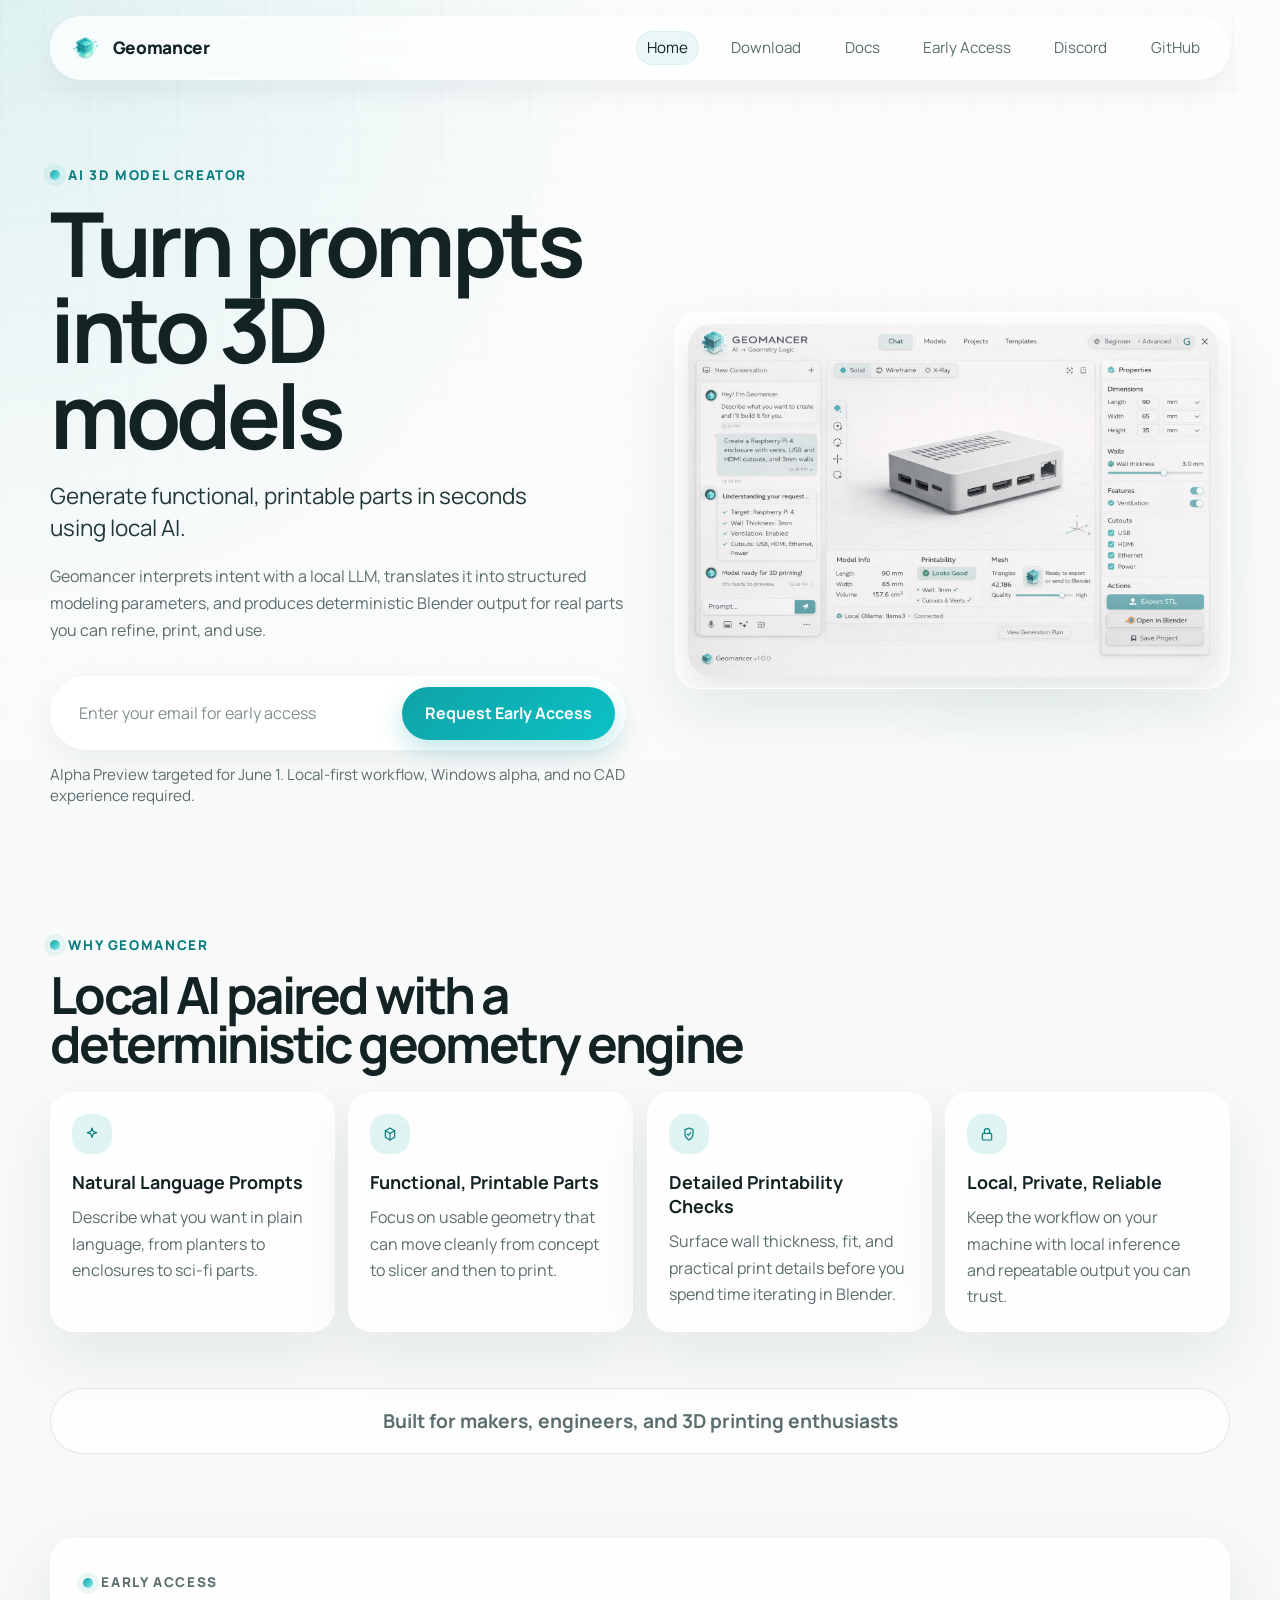
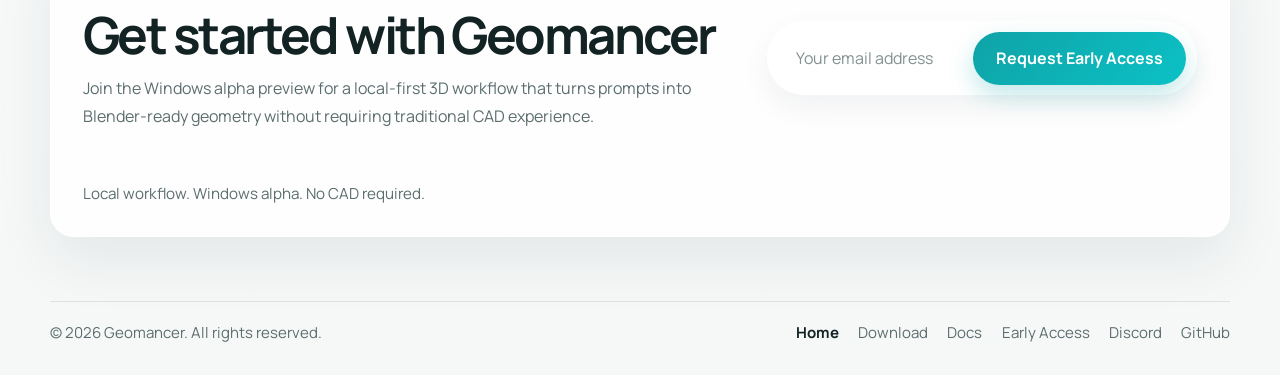
==== docs/index.html @ d148a3be "Initial Geomancer website and project structure" ====
<!DOCTYPE html>
<html lang="en">
<head>
  <meta charset="UTF-8">
  <meta name="viewport" content="width=device-width, initial-scale=1.0">
  <meta
    name="description"
    content="Geomancer turns natural language prompts into functional 3D models using local AI and a deterministic geometry engine."
  >
  <title>Geomancer | AI 3D Model Creator</title>
  <link rel="preconnect" href="https://fonts.googleapis.com">
  <link rel="preconnect" href="https://fonts.gstatic.com" crossorigin>
  <link
    href="https://fonts.googleapis.com/css2?family=Manrope:wght@400;500;600;700;800&display=swap"
    rel="stylesheet"
  >
  <link rel="stylesheet" href="assets/css/styles.css">
</head>
<body data-page="home">
  <div class="site-shell">
    <header class="site-header">
      <div class="container">
        <nav class="nav" aria-label="Primary">
          <a class="brand" href="index.html" aria-label="Geomancer home">
            <img class="brand-icon" src="assets/images/logo-icon.png" alt="" aria-hidden="true">
            <span class="brand-text">Geomancer</span>
          </a>
          <button class="nav-toggle" type="button" aria-expanded="false" aria-controls="nav-links">
            <span class="nav-toggle-line"></span>
            <span class="nav-toggle-line"></span>
            <span class="nav-toggle-line"></span>
            <span class="sr-only">Toggle navigation</span>
          </button>
          <div class="nav-links" id="nav-links">
            <a href="index.html" aria-current="page">Home</a>
            <a href="download.html">Download</a>
            <a href="docs.html">Docs</a>
            <a href="early-access.html">Early Access</a>
            <!-- TODO: replace with Discord invite link -->
            <a href="#">Discord</a>
            <a href="https://github.com/GeomancerAI/geomancer" target="_blank" rel="noopener noreferrer">GitHub</a>
          </div>
        </nav>
      </div>
    </header>

    <main id="top">
      <section class="hero-section">
        <div class="container hero-grid">
          <div class="hero-copy">
            <div class="eyebrow">AI 3D Model Creator</div>
            <h1>Turn prompts into 3D models</h1>
            <p class="hero-subheadline">
              Generate functional, printable parts in seconds using local AI.
            </p>
            <p class="hero-description">
              Geomancer interprets intent with a local LLM, translates it into structured modeling
              parameters, and produces deterministic Blender output for real parts you can refine,
              print, and use.
            </p>

            <form class="signup-form" id="hero-signup" novalidate>
              <label class="sr-only" for="hero-email">Email address</label>
              <input
                id="hero-email"
                name="email"
                type="email"
                placeholder="Enter your email for early access"
                autocomplete="email"
                required
              >
              <button type="submit">Request Early Access</button>
            </form>
            <p class="form-support">
              Alpha Preview targeted for June 1. Local-first workflow, Windows alpha, and no CAD experience required.
            </p>
            <p class="form-message" id="hero-message" role="status" aria-live="polite"></p>
          </div>

          <div class="hero-visual">
            <div class="app-window">
              <img
                class="hero-preview-image"
                src="assets/images/hero-ui-preview.png"
                alt="Geomancer interface preview showing the prompt-to-model workflow"
              >
            </div>
          </div>
        </div>
      </section>

      <section class="feature-section" id="features">
        <div class="container">
          <div class="section-heading">
            <p class="eyebrow">Why Geomancer</p>
            <h2>Local AI paired with a deterministic geometry engine</h2>
          </div>
          <div class="feature-grid">
            <article class="feature-card">
              <div class="feature-icon" aria-hidden="true">
                <svg class="ui-icon" viewBox="0 0 24 24" fill="none" stroke="currentColor" stroke-width="1.8" stroke-linecap="round" stroke-linejoin="round">
                  <path d="M12 3 13.8 8.2 19 10l-5.2 1.8L12 17l-1.8-5.2L5 10l5.2-1.8L12 3Z"></path>
                </svg>
              </div>
              <h3>Natural Language Prompts</h3>
              <p>
                Describe what you want in plain language, from planters to enclosures to sci-fi parts.
              </p>
            </article>
            <article class="feature-card">
              <div class="feature-icon" aria-hidden="true">
                <svg class="ui-icon" viewBox="0 0 24 24" fill="none" stroke="currentColor" stroke-width="1.8" stroke-linecap="round" stroke-linejoin="round">
                  <path d="m12 3 7 4v10l-7 4-7-4V7l7-4Z"></path>
                  <path d="m5 7 7 4 7-4"></path>
                  <path d="M12 11v10"></path>
                </svg>
              </div>
              <h3>Functional, Printable Parts</h3>
              <p>
                Focus on usable geometry that can move cleanly from concept to slicer and then to print.
              </p>
            </article>
            <article class="feature-card">
              <div class="feature-icon" aria-hidden="true">
                <svg class="ui-icon" viewBox="0 0 24 24" fill="none" stroke="currentColor" stroke-width="1.8" stroke-linecap="round" stroke-linejoin="round">
                  <path d="M12 3 6 5.5v5.8c0 4.1 2.5 7.8 6 9.7 3.5-1.9 6-5.6 6-9.7V5.5L12 3Z"></path>
                  <path d="m9.4 12.1 1.7 1.7 3.6-3.8"></path>
                </svg>
              </div>
              <h3>Detailed Printability Checks</h3>
              <p>
                Surface wall thickness, fit, and practical print details before you spend time iterating in Blender.
              </p>
            </article>
            <article class="feature-card">
              <div class="feature-icon" aria-hidden="true">
                <svg class="ui-icon" viewBox="0 0 24 24" fill="none" stroke="currentColor" stroke-width="1.8" stroke-linecap="round" stroke-linejoin="round">
                  <rect x="5" y="11" width="14" height="10" rx="2"></rect>
                  <path d="M8 11V8a4 4 0 1 1 8 0v3"></path>
                </svg>
              </div>
              <h3>Local, Private, Reliable</h3>
              <p>
                Keep the workflow on your machine with local inference and repeatable output you can trust.
              </p>
            </article>
          </div>
        </div>
      </section>

      <section class="positioning-section">
        <div class="container">
          <p>Built for makers, engineers, and 3D printing enthusiasts</p>
        </div>
      </section>

      <section class="cta-section" id="final-cta">
        <div class="container">
          <div class="cta-card">
            <div class="cta-copy">
              <p class="eyebrow">Early Access</p>
              <h2>Get started with Geomancer</h2>
              <p>
                Join the Windows alpha preview for a local-first 3D workflow that turns prompts into Blender-ready geometry without requiring traditional CAD experience.
              </p>
            </div>
            <form class="signup-form signup-form-wide" id="footer-signup" novalidate>
              <label class="sr-only" for="footer-email">Email address</label>
              <input
                id="footer-email"
                name="email"
                type="email"
                placeholder="Your email address"
                autocomplete="email"
                required
              >
              <button type="submit">Request Early Access</button>
            </form>
            <p class="form-support">
              Local workflow. Windows alpha. No CAD required.
            </p>
            <p class="form-message" id="footer-message" role="status" aria-live="polite"></p>
          </div>
        </div>
      </section>
    </main>

    <footer class="site-footer" id="footer">
      <div class="container footer-row">
        <p>&copy; 2026 Geomancer. All rights reserved.</p>
        <div class="footer-links">
          <a href="index.html" aria-current="page">Home</a>
          <a href="download.html">Download</a>
          <a href="docs.html">Docs</a>
          <a href="early-access.html">Early Access</a>
          <!-- TODO: replace with Discord invite link -->
            <a href="#">Discord</a>
          <a href="https://github.com/GeomancerAI/geomancer" target="_blank" rel="noopener noreferrer">GitHub</a>
        </div>
      </div>
    </footer>
  </div>

  <script src="assets/js/main.js"></script>
</body>
</html>
---- docs/assets/css/styles.css ----
:root {
  --bg: #f6f8f8;
  --bg-strong: #ffffff;
  --bg-panel: rgba(255, 255, 255, 0.82);
  --text: #132223;
  --muted: #5c6d6e;
  --line: rgba(19, 34, 35, 0.1);
  --line-strong: rgba(19, 34, 35, 0.16);
  --accent: #0fa3a7;
  --accent-deep: #0a7d80;
  --accent-soft: rgba(15, 163, 167, 0.12);
  --shadow: 0 24px 60px rgba(18, 42, 43, 0.08);
  --shadow-soft: 0 12px 30px rgba(18, 42, 43, 0.06);
  --radius-lg: 24px;
  --radius-md: 24px;
  --radius-sm: 24px;
  --container: 1180px;
}

*,
*::before,
*::after {
  box-sizing: border-box;
}

html {
  scroll-behavior: smooth;
}

body {
  margin: 0;
  min-width: 320px;
  font-family: "Manrope", sans-serif;
  color: var(--text);
  background:
    radial-gradient(circle at top left, rgba(15, 163, 167, 0.12), transparent 26%),
    linear-gradient(180deg, #fbfcfc 0%, var(--bg) 100%);
}

body::before {
  content: "";
  position: fixed;
  inset: 0;
  z-index: -1;
  background-image:
    linear-gradient(rgba(19, 34, 35, 0.035) 1px, transparent 1px),
    linear-gradient(90deg, rgba(19, 34, 35, 0.035) 1px, transparent 1px);
  background-size: 44px 44px;
  mask-image: linear-gradient(180deg, rgba(0, 0, 0, 0.55), transparent 90%);
  pointer-events: none;
}

a {
  color: inherit;
  text-decoration: none;
}

img {
  max-width: 100%;
  display: block;
}

button,
input {
  font: inherit;
}

button {
  cursor: pointer;
}

.site-shell {
  overflow: clip;
}

.container {
  width: min(calc(100% - 2rem), var(--container));
  margin: 0 auto;
}

.sr-only {
  position: absolute;
  width: 1px;
  height: 1px;
  padding: 0;
  margin: -1px;
  overflow: hidden;
  clip: rect(0, 0, 0, 0);
  white-space: nowrap;
  border: 0;
}

.site-header {
  position: sticky;
  top: 0;
  z-index: 20;
  padding: 1rem 0 0;
}

.nav {
  display: flex;
  align-items: center;
  justify-content: space-between;
  gap: 1rem;
  padding: 0.9rem 1.15rem;
  border: 1px solid rgba(255, 255, 255, 0.8);
  border-radius: 999px;
  background: rgba(255, 255, 255, 0.72);
  backdrop-filter: blur(16px);
  box-shadow: var(--shadow-soft);
}

.brand {
  display: inline-flex;
  align-items: center;
  gap: 0.7rem;
  font-weight: 800;
  letter-spacing: -0.02em;
  font-size: 1.08rem;
  border-radius: 999px;
  transition: background-color 0.2s ease;
}


.brand-icon {
  width: 2rem;
  height: 2rem;
  object-fit: contain;
  flex: 0 0 auto;
}

.brand-text {
  line-height: 1;
}

.nav-links {
  display: flex;
  align-items: center;
  gap: 1.35rem;
  color: var(--muted);
  font-size: 0.95rem;
}

.nav-links a {
  padding: 0.38rem 0.68rem;
  border-radius: 999px;
  transition: color 0.2s ease;
}

.nav-links a:hover,
.nav-links a:focus-visible {
  color: var(--text);
}

.nav-links a[aria-current="page"] {
  color: var(--text);
  background: rgba(15, 163, 167, 0.08);
  box-shadow: inset 0 0 0 1px rgba(15, 163, 167, 0.08);
}

.nav-toggle {
  display: none;
  width: 2.85rem;
  height: 2.85rem;
  padding: 0;
  border: 1px solid var(--line);
  border-radius: 999px;
  background: var(--bg-strong);
  align-items: center;
  justify-content: center;
  flex-direction: column;
  gap: 0.22rem;
}

.nav-toggle-line {
  width: 1rem;
  height: 2px;
  border-radius: 999px;
  background: var(--text);
}

.hero-section {
  padding: 5.2rem 0 3.2rem;
}

.hero-grid {
  display: grid;
  grid-template-columns: minmax(0, 1.02fr) minmax(0, 0.98fr);
  align-items: center;
  gap: 3rem;
}

.hero-copy h1,
.section-heading h2,
.cta-copy h2 {
  margin: 0;
  letter-spacing: -0.05em;
  line-height: 0.96;
}

.hero-copy h1 {
  max-width: 11ch;
  font-size: clamp(3.2rem, 7vw, 5.6rem);
}

.eyebrow {
  display: inline-flex;
  align-items: center;
  gap: 0.5rem;
  margin: 0 0 1rem;
  color: var(--accent-deep);
  font-size: 0.84rem;
  font-weight: 800;
  letter-spacing: 0.12em;
  text-transform: uppercase;
}

.eyebrow::before {
  content: "";
  width: 0.65rem;
  height: 0.65rem;
  border-radius: 999px;
  background: linear-gradient(135deg, var(--accent), #85ebee);
  box-shadow: 0 0 0 6px rgba(15, 163, 167, 0.08);
}

.hero-subheadline {
  margin: 1.35rem 0 0;
  max-width: 32rem;
  font-size: clamp(1.15rem, 2vw, 1.4rem);
  line-height: 1.45;
  color: #203637;
}

.hero-description,
.feature-card p,
.cta-copy p,
.form-support,
.site-footer,
.positioning-section p,
.hero-meta,
.workflow-step p,
.example-side p {
  color: var(--muted);
}

.hero-description {
  max-width: 38rem;
  margin: 1.15rem 0 2rem;
  font-size: 1rem;
  line-height: 1.7;
}

.hero-actions {
  display: flex;
  align-items: center;
  gap: 0.9rem;
  flex-wrap: wrap;
}

.hero-meta {
  margin: 0.9rem 0 0;
  font-size: 0.95rem;
}

.button-primary {
  display: inline-flex;
  align-items: center;
  justify-content: center;
  gap: 0.45rem;
  padding: 0.95rem 1.45rem;
  border: 0;
  border-radius: 999px;
  background: linear-gradient(135deg, var(--accent), #0bc1c5);
  color: #ffffff;
  font-weight: 700;
  box-shadow: 0 10px 24px rgba(15, 163, 167, 0.25);
  transition: transform 0.2s ease, box-shadow 0.2s ease;
}

.button-primary:hover,
.button-primary:focus-visible {
  transform: translateY(-1px);
  box-shadow: 0 14px 28px rgba(15, 163, 167, 0.28);
}

.button-primary-large {
  min-width: 15.5rem;
  padding-inline: 1.8rem;
}

.button-icon,
.ui-icon {
  width: 1rem;
  height: 1rem;
  flex: 0 0 auto;
}

.early-access-title {
  max-width: 10.2ch;
  line-height: 0.92;
  letter-spacing: -0.048em;
}

.signup-form {
  display: flex;
  align-items: center;
  gap: 0.8rem;
  padding: 0.6rem;
  max-width: 36rem;
  border: 1px solid rgba(255, 255, 255, 0.85);
  border-radius: 999px;
  background: rgba(255, 255, 255, 0.88);
  box-shadow: var(--shadow-soft);
}

.signup-form input {
  flex: 1;
  min-width: 0;
  padding: 0.9rem 1rem 0.9rem 1.1rem;
  border: 1px solid transparent;
  border-radius: 999px;
  background: transparent;
  color: var(--text);
  outline: none;
}

.signup-form input::placeholder {
  color: #829091;
}

.signup-form input:focus {
  border-color: rgba(15, 163, 167, 0.24);
  background: rgba(15, 163, 167, 0.04);
}

.signup-form button {
  padding: 0.95rem 1.45rem;
  border: 0;
  border-radius: 999px;
  background: linear-gradient(135deg, var(--accent), #0bc1c5);
  color: #ffffff;
  font-weight: 700;
  box-shadow: 0 10px 24px rgba(15, 163, 167, 0.25);
  transition: transform 0.2s ease, box-shadow 0.2s ease;
}

.signup-form button:hover,
.signup-form button:focus-visible {
  transform: translateY(-1px);
  box-shadow: 0 14px 28px rgba(15, 163, 167, 0.28);
}

.form-support,
.form-message {
  margin: 0.85rem 0 0;
  font-size: 0.95rem;
}

.form-message {
  min-height: 1.2em;
  color: var(--accent-deep);
  font-weight: 600;
}

.hero-visual {
  position: relative;
  max-width: 720px;
  margin-left: auto;
}

.hero-visual::before {
  content: "";
  position: absolute;
  inset: 8% -6% -8% 18%;
  border-radius: 32px;
  background: radial-gradient(circle, rgba(15, 163, 167, 0.14), transparent 70%);
  filter: blur(24px);
  z-index: -1;
}

.app-window,
.feature-card,
.cta-card {
  border: 1px solid rgba(255, 255, 255, 0.92);
  background: var(--bg-panel);
  backdrop-filter: blur(18px);
  box-shadow: var(--shadow);
}

.app-window {
  padding: 0.7rem;
  border-radius: var(--radius-lg);
  overflow: hidden;
  background: rgba(255, 255, 255, 0.74);
}

.hero-preview-image {
  display: block;
  width: 100%;
  height: auto;
  border: 0;
  border-radius: var(--radius-md);
  background: rgba(255, 255, 255, 0.9);
  box-shadow: 0 16px 36px rgba(18, 42, 43, 0.1);
}

.feature-section,
.cta-section {
  padding: 2.75rem 0;
}

.section-heading {
  max-width: 44rem;
  margin-bottom: 1.5rem;
}

.section-heading h2,
.cta-copy h2 {
  font-size: clamp(2rem, 4vw, 3.25rem);
}

.feature-grid {
  display: grid;
  grid-template-columns: repeat(4, minmax(0, 1fr));
  gap: 0.85rem;
}

.feature-card {
  padding: 1.3rem;
  border-radius: var(--radius-md);
}

.feature-card h3 {
  margin: 0 0 0.65rem;
  font-size: 1.12rem;
}

.feature-card p {
  margin: 0;
  line-height: 1.65;
}

.feature-icon {
  display: inline-flex;
  align-items: center;
  justify-content: center;
  width: 2.5rem;
  height: 2.5rem;
  margin-bottom: 1rem;
  border-radius: 16px;
  background: var(--accent-soft);
  color: var(--accent-deep);
}

.download-hero-section {
  padding-bottom: 2.75rem;
}

.download-hero-title {
  max-width: 11.5ch;
  letter-spacing: -0.045em;
  line-height: 0.9;
}

.workflow-strip {
  display: grid;
  grid-template-columns: repeat(3, minmax(0, 1fr));
  gap: 0.85rem;
}

.workflow-step,
.example-card {
  border: 1px solid rgba(255, 255, 255, 0.92);
  background: var(--bg-panel);
  backdrop-filter: blur(18px);
  box-shadow: var(--shadow);
}

.workflow-step {
  position: relative;
  padding: 1.4rem;
  border-radius: var(--radius-md);
}

.workflow-number,
.example-label {
  display: inline-flex;
  align-items: center;
  justify-content: center;
  min-width: 2.1rem;
  height: 2.1rem;
  padding: 0 0.75rem;
  border-radius: 999px;
  background: var(--accent-soft);
  color: var(--accent-deep);
  font-size: 0.86rem;
  font-weight: 800;
}

.workflow-step h3,
.use-case-card h3,
.example-side p {
  margin: 0.95rem 0 0;
}

.workflow-step p {
  margin-bottom: 0;
  line-height: 1.65;
}

.use-case-grid {
  display: grid;
  grid-template-columns: repeat(2, minmax(0, 1fr));
  gap: 0.85rem;
}

.access-card {
  padding: 1.35rem 1.45rem;
  background:
    linear-gradient(180deg, rgba(255, 255, 255, 0.88), rgba(248, 251, 251, 0.86));
  box-shadow: var(--shadow-soft);
}

.access-list {
  display: grid;
  gap: 0.9rem;
  margin: 0;
  padding: 0;
  list-style: none;
}

.access-list li,
.timeline-item {
  position: relative;
  padding-left: 1.6rem;
  line-height: 1.7;
  color: var(--muted);
}

.access-list li::before,
.timeline-item::before {
  content: "";
  position: absolute;
  left: 0;
  top: 0.62rem;
  width: 0.65rem;
  height: 0.65rem;
  border-radius: 999px;
  background: linear-gradient(135deg, var(--accent), #85ebee);
  box-shadow: 0 0 0 6px rgba(15, 163, 167, 0.08);
}

.timeline-card {
  border-radius: var(--radius-md);
  background:
    linear-gradient(180deg, rgba(255, 255, 255, 0.88), rgba(248, 251, 251, 0.86));
  box-shadow: var(--shadow-soft);
}

.timeline-item {
  margin: 0;
}

.timeline-item + .timeline-item {
  margin-top: 0.95rem;
}

.early-access-section {
  padding-block: 2.5rem;
}

.early-access-section-tight {
  padding-top: 1.25rem;
}

.early-access-cta {
  gap: 1rem;
}

.early-access-cta .cta-copy {
  max-width: 42rem;
}

.early-access-cta .signup-form-wide {
  width: min(100%, 42rem);
}

.early-access-cta .form-support,
.early-access-cta .form-message {
  text-align: center;
}

.docs-hero-section {
  padding-bottom: 2.25rem;
}

.docs-heading {
  max-width: 52rem;
}

.docs-title {
  margin: 0;
  letter-spacing: -0.045em;
  line-height: 0.96;
  font-size: clamp(2.7rem, 5vw, 4.3rem);
}

.docs-description {
  max-width: 42rem;
}

.docs-section {
  padding-top: 1.5rem;
}

.docs-layout {
  display: grid;
  grid-template-columns: minmax(220px, 280px) minmax(0, 1fr);
  gap: 1rem;
  align-items: start;
}

.docs-sidebar {
  position: sticky;
  top: 6.25rem;
  padding: 1.3rem;
}

.docs-sidebar-title,
.docs-nav-heading,
.docs-subtitle {
  margin: 0;
}

.docs-sidebar-title {
  font-size: 1rem;
  font-weight: 800;
}

.docs-nav-group + .docs-nav-group {
  margin-top: 1.2rem;
  padding-top: 1.2rem;
  border-top: 1px solid var(--line);
}

.docs-nav-heading {
  margin-bottom: 0.7rem;
  color: var(--accent-deep);
  font-size: 0.85rem;
  font-weight: 800;
  letter-spacing: 0.08em;
  text-transform: uppercase;
}

.docs-nav-group a {
  display: block;
  padding: 0.4rem 0;
  color: var(--muted);
  transition: color 0.2s ease;
}

.docs-nav-group a:hover,
.docs-nav-group a:focus-visible {
  color: var(--text);
}

.docs-content {
  display: grid;
  gap: 1rem;
}

.docs-article {
  padding: 1.5rem;
}

.docs-article h2,
.docs-article h3 {
  margin: 0;
}

.docs-article h2 {
  font-size: clamp(1.75rem, 3vw, 2.4rem);
  letter-spacing: -0.04em;
}

.docs-article h3 {
  margin-top: 1.1rem;
  font-size: 1.1rem;
}

.docs-article p {
  line-height: 1.7;
}

.docs-subtitle {
  margin-top: 0.7rem;
  color: var(--muted);
}

.docs-image-frame {
  margin-top: 1.15rem;
}

.docs-example-card {
  grid-template-columns: 1fr;
  margin-top: 1rem;
  padding: 0;
  box-shadow: none;
  border: 0;
  background: transparent;
}

.docs-reference p {
  margin: 0.9rem 0 0;
}

.use-case-card {
  padding: 1rem 1.3rem 1.35rem;
}

.use-case-card h3 {
  margin: 0 0 0.55rem;
}

.use-case-card p {
  max-width: 28ch;
  line-height: 1.68;
}

.placeholder-media {
  position: relative;
  display: flex;
  align-items: center;
  justify-content: center;
  min-height: 9.5rem;
  margin-bottom: 1.15rem;
  padding: 1rem;
  border: 1px solid var(--line);
  border-radius: var(--radius-md);
  background:
    linear-gradient(rgba(19, 34, 35, 0.03) 1px, transparent 1px),
    linear-gradient(90deg, rgba(19, 34, 35, 0.03) 1px, transparent 1px),
    radial-gradient(circle at top, rgba(15, 163, 167, 0.1), transparent 58%),
    linear-gradient(180deg, rgba(255, 255, 255, 0.96), rgba(244, 248, 248, 0.98));
  background-size: 20px 20px, 20px 20px, auto;
  color: #7b8d8e;
  font-size: 0.82rem;
  font-weight: 800;
  letter-spacing: 0.08em;
  text-transform: uppercase;
  box-shadow: inset 0 1px 0 rgba(255, 255, 255, 0.7);
}

.placeholder-media::before {
  content: "";
  position: absolute;
  width: 58%;
  height: 52%;
  border: 1px solid rgba(15, 163, 167, 0.15);
  border-radius: 18px;
  background: linear-gradient(145deg, rgba(255, 255, 255, 0.95), rgba(223, 244, 244, 0.9));
  box-shadow: 0 12px 28px rgba(18, 42, 43, 0.08);
}

.placeholder-media::after {
  content: "";
  position: absolute;
  width: 34%;
  height: 0.45rem;
  border-radius: 999px;
  background: rgba(15, 163, 167, 0.16);
  transform: translateY(2rem);
}

.example-card {
  display: grid;
  grid-template-columns: minmax(0, 1fr) auto minmax(0, 1fr);
  gap: 1rem;
  align-items: center;
  padding: 1.6rem;
  border-radius: var(--radius-lg);
}

.example-side {
  min-width: 0;
  padding: 1rem 1.05rem;
  border-radius: var(--radius-md);
  border: 1px solid rgba(19, 34, 35, 0.08);
  background: rgba(255, 255, 255, 0.72);
}

.example-label {
  min-width: 0;
  height: auto;
  padding: 0.5rem 0.8rem;
  letter-spacing: 0.02em;
}

.example-divider {
  display: inline-flex;
  align-items: center;
  justify-content: center;
  width: 2.9rem;
  height: 2.9rem;
  border-radius: 999px;
  background: var(--accent-soft);
  color: var(--accent-deep);
  font-size: 1.35rem;
  font-weight: 800;
}

.example-side-prompt {
  box-shadow: inset 0 1px 0 rgba(255, 255, 255, 0.65);
}

.example-side-result {
  background:
    linear-gradient(180deg, rgba(255, 255, 255, 0.82), rgba(247, 252, 252, 0.9));
  border-color: rgba(15, 163, 167, 0.14);
}

.cta-card-centered {
  grid-template-columns: 1fr;
  justify-items: center;
  text-align: center;
}

.cta-actions {
  display: flex;
  flex-direction: column;
  align-items: center;
  gap: 0.2rem;
}

.positioning-section {
  padding: 0.75rem 0 2.5rem;
}

.positioning-section p {
  margin: 0;
  padding: 1.2rem 1.5rem;
  border: 1px solid var(--line);
  border-radius: 999px;
  background: rgba(255, 255, 255, 0.7);
  text-align: center;
  font-size: clamp(1rem, 2vw, 1.2rem);
  font-weight: 700;
}

.cta-card {
  display: grid;
  grid-template-columns: minmax(0, 1fr) minmax(320px, 430px);
  gap: 1.5rem;
  align-items: center;
  padding: 2rem;
  border-radius: var(--radius-lg);
}

.cta-copy p {
  max-width: 38rem;
  line-height: 1.7;
}

.signup-form-wide {
  max-width: none;
}

.site-footer {
  padding: 1.25rem 0 2rem;
  font-size: 0.94rem;
}

.footer-row {
  display: flex;
  align-items: center;
  justify-content: space-between;
  gap: 1rem;
  padding-top: 1.25rem;
  border-top: 1px solid var(--line);
}

.footer-row p {
  margin: 0;
}

.footer-links {
  display: flex;
  align-items: center;
  flex-wrap: wrap;
  justify-content: flex-end;
  gap: 1rem 1.2rem;
}

.footer-links a {
  transition: color 0.2s ease;
}

.footer-links a:hover,
.footer-links a:focus-visible {
  color: var(--text);
}

.footer-links a[aria-current="page"] {
  color: var(--text);
  font-weight: 700;
}

@media (max-width: 1080px) {
  .hero-grid,
  .cta-card,
  .feature-grid {
    grid-template-columns: 1fr 1fr;
  }

  .hero-grid,
  .cta-card {
    align-items: stretch;
  }

  .feature-grid {
    gap: 1rem;
  }
}

@media (max-width: 820px) {
  .site-header {
    padding-top: 0.75rem;
  }

  .nav {
    position: relative;
    border-radius: 28px;
  }

  .nav-toggle {
    display: inline-flex;
  }

  .nav-links {
    position: absolute;
    left: 0;
    right: 0;
    top: calc(100% + 0.65rem);
    display: none;
    flex-direction: column;
    align-items: flex-start;
    padding: 1rem 1.1rem;
    border: 1px solid rgba(255, 255, 255, 0.82);
    border-radius: 24px;
    background: rgba(255, 255, 255, 0.92);
    box-shadow: var(--shadow-soft);
  }

  .nav-links.is-open {
    display: flex;
  }

  .hero-section {
    padding-top: 3.5rem;
  }

  .hero-grid,
  .feature-grid,
  .cta-card,
  .workflow-strip,
  .use-case-grid,
  .docs-layout {
    grid-template-columns: 1fr;
  }

  .hero-visual {
    max-width: none;
    margin-left: 0;
  }

  .example-card {
    grid-template-columns: 1fr;
  }

  .docs-sidebar {
    position: static;
  }

  .example-divider {
    justify-self: start;
    transform: rotate(90deg);
  }

  .signup-form,
  .signup-form-wide {
    flex-direction: column;
    align-items: stretch;
    border-radius: 24px;
  }

  .signup-form button,
  .signup-form input {
    width: 100%;
  }

  .footer-row {
    flex-direction: column;
    align-items: flex-start;
  }

  .footer-links {
    justify-content: flex-start;
  }
}

@media (max-width: 560px) {
  .container {
    width: min(calc(100% - 1.2rem), var(--container));
  }

  .hero-copy h1 {
    font-size: clamp(2.6rem, 13vw, 3.8rem);
  }

  .feature-card,
  .cta-card,
  .app-window,
  .workflow-step,
  .example-card {
    border-radius: var(--radius-lg);
  }

  .cta-card {
    padding: 1rem;
  }
}
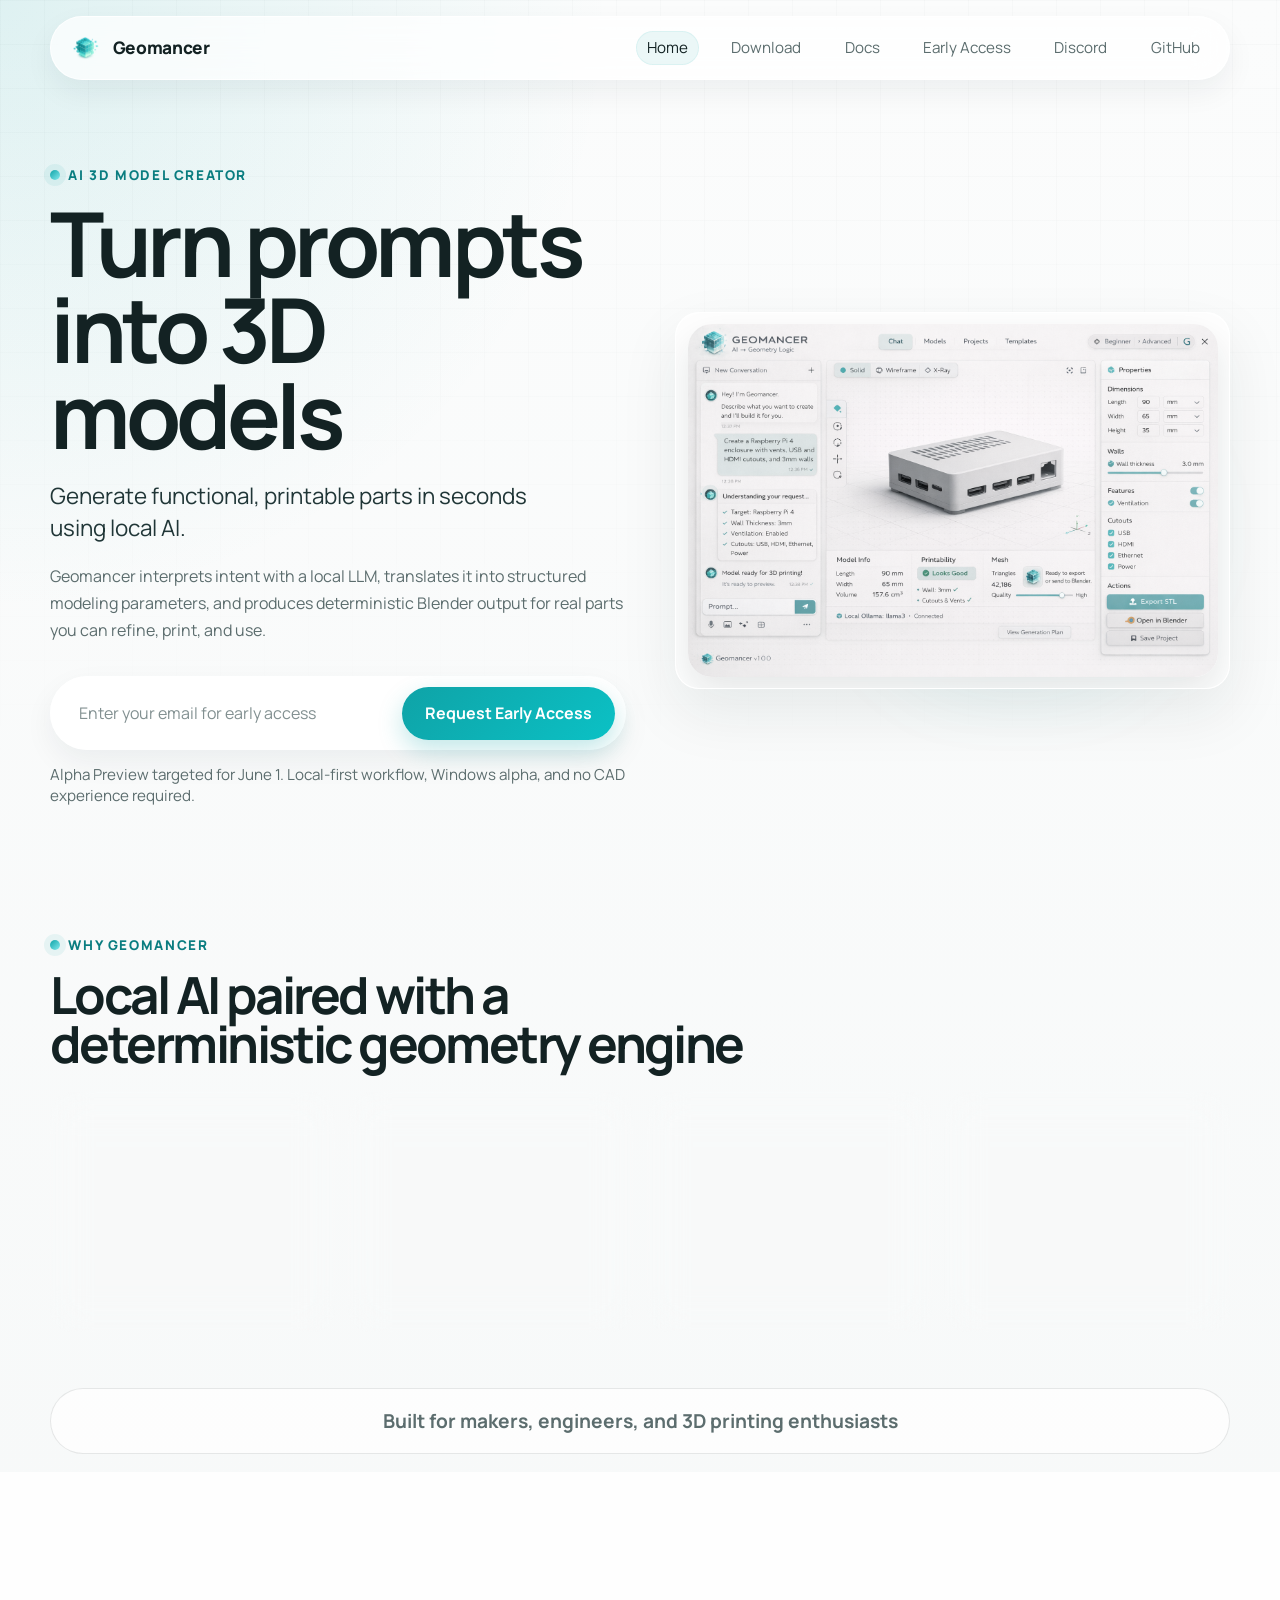
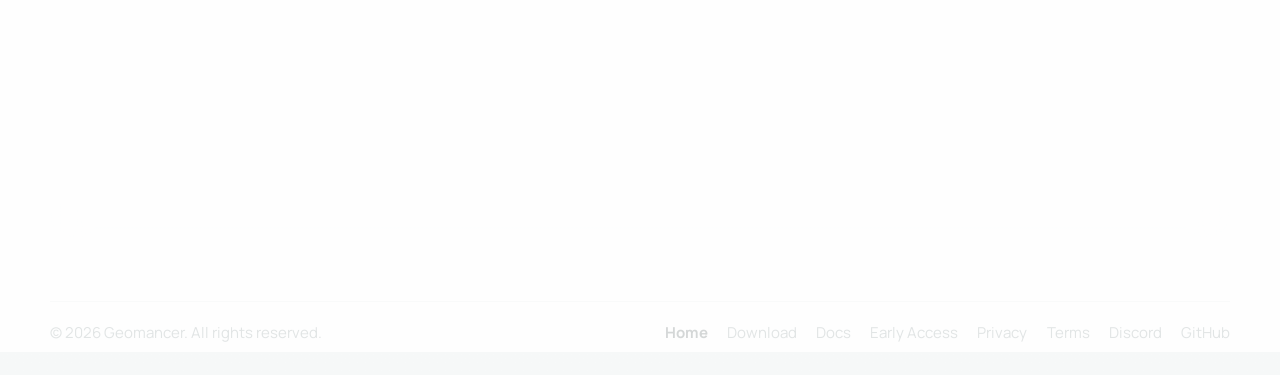
==== commit fd454722: "webpage - added legal pages and documentation" ====
--- a/docs/index.html
+++ b/docs/index.html
@@ -36,8 +36,7 @@
             <a href="download.html">Download</a>
             <a href="docs.html">Docs</a>
             <a href="early-access.html">Early Access</a>
-            <!-- TODO: replace with Discord invite link -->
-            <a href="#">Discord</a>
+            <a href="https://discord.gg/8YSe9e6d" target="_blank" rel="noopener noreferrer">Discord</a>
             <a href="https://github.com/GeomancerAI/geomancer" target="_blank" rel="noopener noreferrer">GitHub</a>
           </div>
         </nav>
@@ -193,8 +192,9 @@
           <a href="download.html">Download</a>
           <a href="docs.html">Docs</a>
           <a href="early-access.html">Early Access</a>
-          <!-- TODO: replace with Discord invite link -->
-            <a href="#">Discord</a>
+          <a href="privacy.html">Privacy</a>
+          <a href="terms.html">Terms</a>
+            <a href="https://discord.gg/8YSe9e6d" target="_blank" rel="noopener noreferrer">Discord</a>
           <a href="https://github.com/GeomancerAI/geomancer" target="_blank" rel="noopener noreferrer">GitHub</a>
         </div>
       </div>
--- a/docs/assets/css/styles.css
+++ b/docs/assets/css/styles.css
@@ -1030,3 +1030,25 @@
     padding: 1rem;
   }
 }
+
+.docs-layout-single {
+  grid-template-columns: minmax(0, 1fr);
+}
+
+.docs-content-legal {
+  max-width: 860px;
+}
+
+.legal-content h2 {
+  margin: 1.5rem 0 0.7rem;
+}
+
+.legal-content ul {
+  margin: 0.7rem 0 0.9rem;
+  padding-left: 1.25rem;
+  color: var(--muted);
+}
+
+.legal-content li + li {
+  margin-top: 0.45rem;
+}
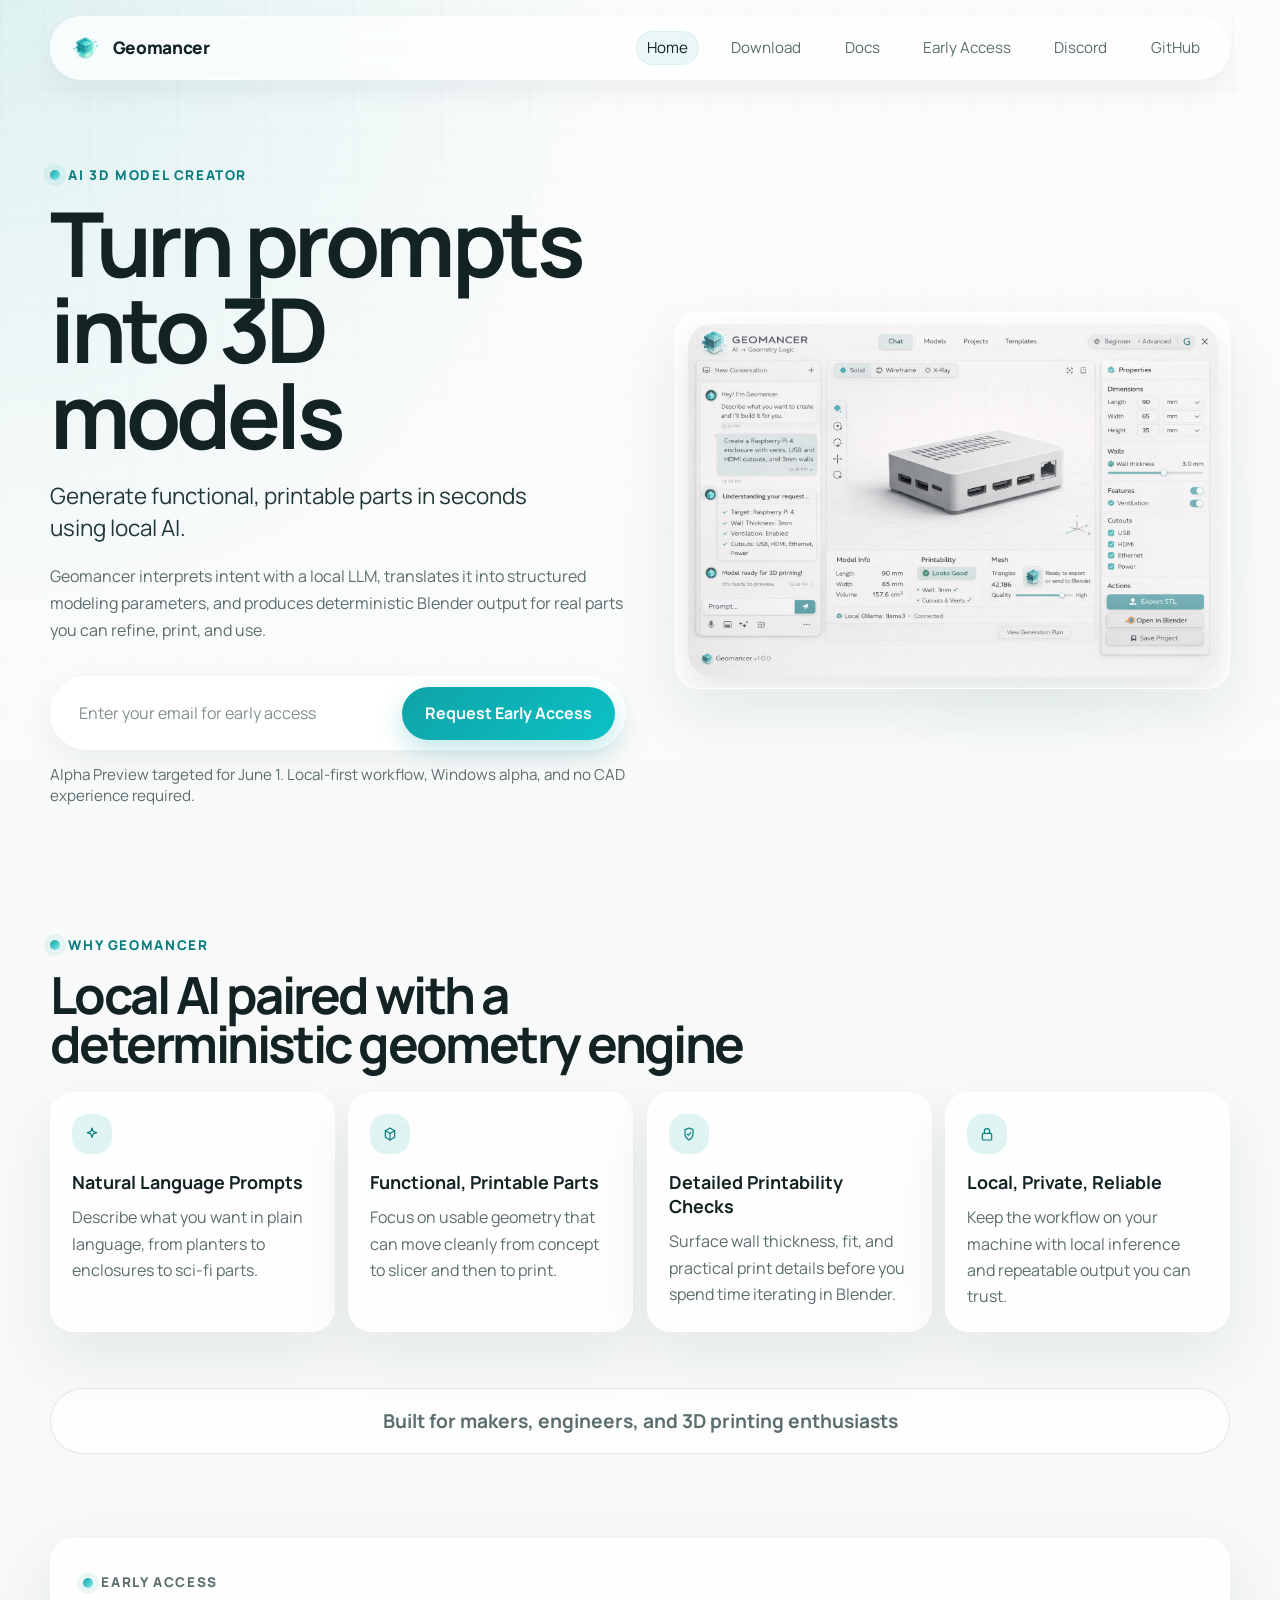
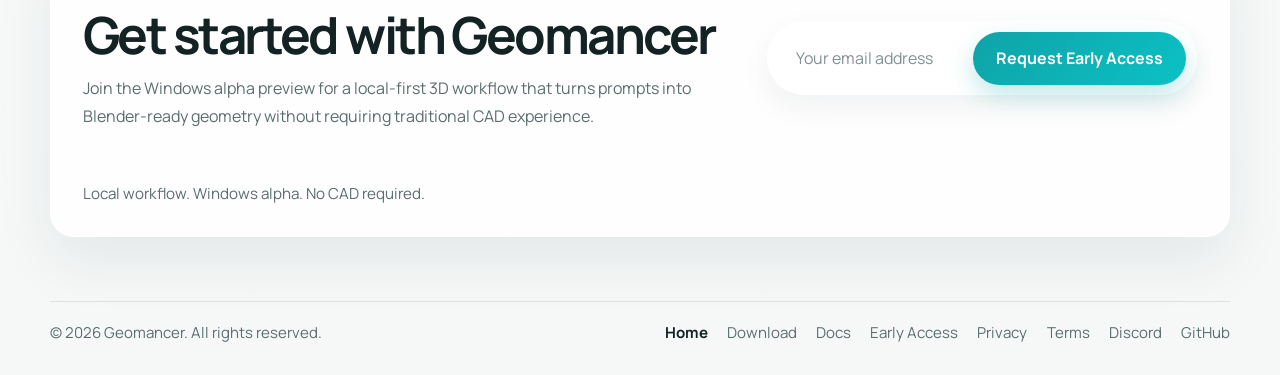
==== commit f2c33f30: "added fav icon and additional webpage content" ====
--- a/docs/index.html
+++ b/docs/index.html
@@ -15,6 +15,12 @@
     rel="stylesheet"
   >
   <link rel="stylesheet" href="assets/css/styles.css">
+  <link rel="icon" href="assets/icons/favicon.ico" sizes="any">
+  <link rel="icon" type="image/png" sizes="32x32" href="assets/icons/favicon-32x32.png">
+  <link rel="icon" type="image/png" sizes="16x16" href="assets/icons/favicon-16x16.png">
+  <link rel="apple-touch-icon" sizes="180x180" href="assets/icons/apple-touch-icon.png">
+  <link rel="manifest" href="assets/icons/site.webmanifest">
+  <meta name="theme-color" content="#dff7f7">
 </head>
 <body data-page="home">
   <div class="site-shell">
--- a/docs/assets/css/styles.css
+++ b/docs/assets/css/styles.css
@@ -1052,3 +1052,63 @@
 .legal-content li + li {
   margin-top: 0.45rem;
 }
+
+.placeholder-media::before,
+.placeholder-media::after {
+  display: none;
+}
+
+.use-case-image {
+  width: 100%;
+  height: auto;
+  display: block;
+  object-fit: contain;
+  border-radius: 16px;
+}
+
+.placeholder-media {
+  min-height: 0;
+  padding: 0;
+  border: 0;
+  background: transparent;
+  box-shadow: none;
+}
+
+.placeholder-media {
+  aspect-ratio: 4 / 3;
+  width: 100%;
+  display: flex;
+  align-items: center;
+  justify-content: center;
+}
+
+.use-case-image {
+  width: 100%;
+  height: 100%;
+  object-fit: contain;
+}
+
+
+.placeholder-media {
+  padding: 6px;
+  border: 1px solid var(--line);
+  border-radius: 16px;
+  background: rgba(255, 255, 255, 0.72);
+  overflow: hidden;
+}
+
+.use-case-image {
+  width: calc(100% + 12px);
+  height: calc(100% + 12px);
+  max-width: none;
+  margin: -6px;
+  object-fit: cover;
+  border-radius: 12px;
+}
+
+.use-case-image {
+  width: calc(100% + 4px);
+  height: calc(100% + 4px);
+  margin: -2px;
+}
+
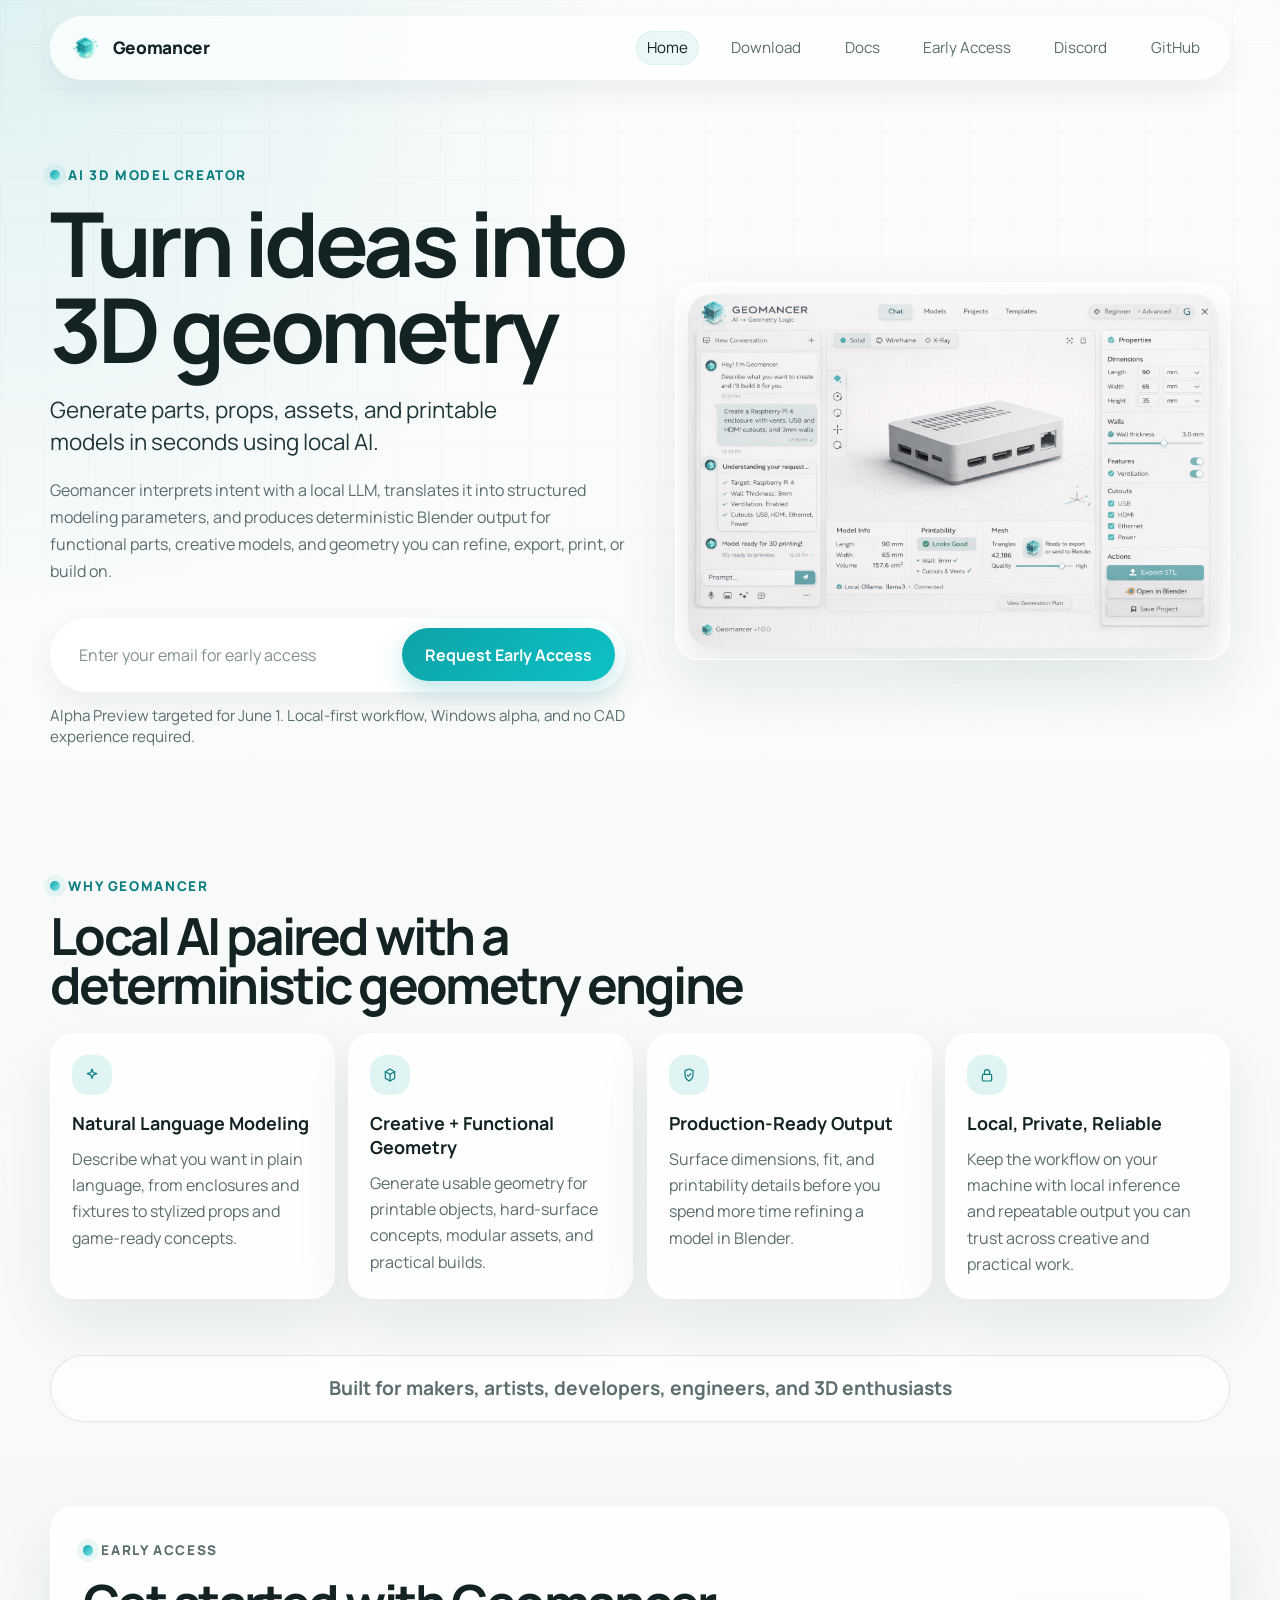
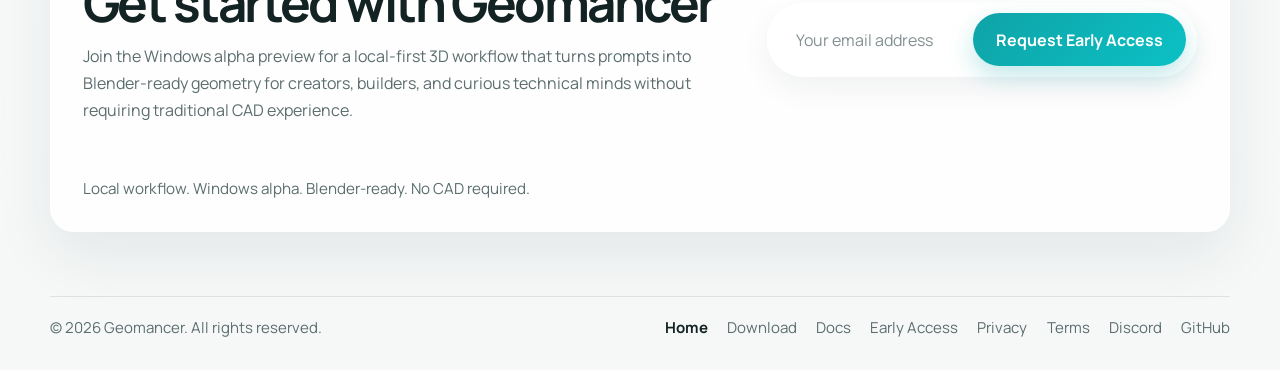
==== commit a7010f16: "webpage updates and additional content added" ====
--- a/docs/index.html
+++ b/docs/index.html
@@ -5,7 +5,7 @@
   <meta name="viewport" content="width=device-width, initial-scale=1.0">
   <meta
     name="description"
-    content="Geomancer turns natural language prompts into functional 3D models using local AI and a deterministic geometry engine."
+    content="Geomancer turns natural language prompts into functional parts, creative models, and Blender-ready geometry using local AI and a deterministic geometry engine."
   >
   <title>Geomancer | AI 3D Model Creator</title>
   <link rel="preconnect" href="https://fonts.googleapis.com">
@@ -54,14 +54,14 @@
         <div class="container hero-grid">
           <div class="hero-copy">
             <div class="eyebrow">AI 3D Model Creator</div>
-            <h1>Turn prompts into 3D models</h1>
+            <h1>Turn ideas into 3D geometry</h1>
             <p class="hero-subheadline">
-              Generate functional, printable parts in seconds using local AI.
+              Generate parts, props, assets, and printable models in seconds using local AI.
             </p>
             <p class="hero-description">
               Geomancer interprets intent with a local LLM, translates it into structured modeling
-              parameters, and produces deterministic Blender output for real parts you can refine,
-              print, and use.
+              parameters, and produces deterministic Blender output for functional parts, creative
+              models, and geometry you can refine, export, print, or build on.
             </p>
 
             <form class="signup-form" id="hero-signup" novalidate>
@@ -107,9 +107,9 @@
                   <path d="M12 3 13.8 8.2 19 10l-5.2 1.8L12 17l-1.8-5.2L5 10l5.2-1.8L12 3Z"></path>
                 </svg>
               </div>
-              <h3>Natural Language Prompts</h3>
-              <p>
-                Describe what you want in plain language, from planters to enclosures to sci-fi parts.
+              <h3>Natural Language Modeling</h3>
+              <p>
+                Describe what you want in plain language, from enclosures and fixtures to stylized props and game-ready concepts.
               </p>
             </article>
             <article class="feature-card">
@@ -120,9 +120,9 @@
                   <path d="M12 11v10"></path>
                 </svg>
               </div>
-              <h3>Functional, Printable Parts</h3>
-              <p>
-                Focus on usable geometry that can move cleanly from concept to slicer and then to print.
+              <h3>Creative + Functional Geometry</h3>
+              <p>
+                Generate usable geometry for printable objects, hard-surface concepts, modular assets, and practical builds.
               </p>
             </article>
             <article class="feature-card">
@@ -132,9 +132,9 @@
                   <path d="m9.4 12.1 1.7 1.7 3.6-3.8"></path>
                 </svg>
               </div>
-              <h3>Detailed Printability Checks</h3>
-              <p>
-                Surface wall thickness, fit, and practical print details before you spend time iterating in Blender.
+              <h3>Production-Ready Output</h3>
+              <p>
+                Surface dimensions, fit, and printability details before you spend more time refining a model in Blender.
               </p>
             </article>
             <article class="feature-card">
@@ -146,7 +146,7 @@
               </div>
               <h3>Local, Private, Reliable</h3>
               <p>
-                Keep the workflow on your machine with local inference and repeatable output you can trust.
+                Keep the workflow on your machine with local inference and repeatable output you can trust across creative and practical work.
               </p>
             </article>
           </div>
@@ -155,7 +155,7 @@
 
       <section class="positioning-section">
         <div class="container">
-          <p>Built for makers, engineers, and 3D printing enthusiasts</p>
+          <p>Built for makers, artists, developers, engineers, and 3D enthusiasts</p>
         </div>
       </section>
 
@@ -166,7 +166,7 @@
               <p class="eyebrow">Early Access</p>
               <h2>Get started with Geomancer</h2>
               <p>
-                Join the Windows alpha preview for a local-first 3D workflow that turns prompts into Blender-ready geometry without requiring traditional CAD experience.
+                Join the Windows alpha preview for a local-first 3D workflow that turns prompts into Blender-ready geometry for creators, builders, and curious technical minds without requiring traditional CAD experience.
               </p>
             </div>
             <form class="signup-form signup-form-wide" id="footer-signup" novalidate>
@@ -182,7 +182,7 @@
               <button type="submit">Request Early Access</button>
             </form>
             <p class="form-support">
-              Local workflow. Windows alpha. No CAD required.
+              Local workflow. Windows alpha. Blender-ready. No CAD required.
             </p>
             <p class="form-message" id="footer-message" role="status" aria-live="polite"></p>
           </div>
--- a/docs/assets/css/styles.css
+++ b/docs/assets/css/styles.css
@@ -451,6 +451,16 @@
   border-radius: 16px;
   background: var(--accent-soft);
   color: var(--accent-deep);
+}
+
+.use-case-grid.homepage-use-case-grid {
+  grid-template-columns: repeat(3, minmax(0, 1fr));
+}
+
+.use-case-icon {
+  width: 32px;
+  height: 32px;
+  margin-bottom: 12px;
 }
 
 .download-hero-section {
@@ -1112,3 +1122,52 @@
   margin: -2px;
 }
 
+
+.use-case-grid .feature-icon {
+  border-radius: 999px;
+}
+
+.use-case-grid .use-case-icon {
+  margin-bottom: 0;
+  display: block;
+}
+
+.use-case-heading {
+  max-width: 48rem;
+}
+
+.use-case-intro {
+  margin: 0.85rem 0 0;
+  max-width: 42rem;
+  color: var(--muted);
+  line-height: 1.7;
+}
+
+.use-case-card {
+  padding: 1.45rem;
+}
+
+.use-case-card .feature-icon {
+  width: 3rem;
+  height: 3rem;
+  margin-bottom: 1.15rem;
+  border-radius: 999px;
+  background: rgba(15, 163, 167, 0.1);
+  box-shadow: inset 0 0 0 1px rgba(15, 163, 167, 0.08);
+}
+
+.use-case-card h3 {
+  margin: 0 0 0.55rem;
+  font-size: 1.08rem;
+}
+
+.use-case-card p {
+  max-width: 30ch;
+  color: var(--muted);
+  line-height: 1.62;
+}
+
+.use-case-card .use-case-icon {
+  margin-bottom: 0;
+  stroke-width: 1.7;
+}
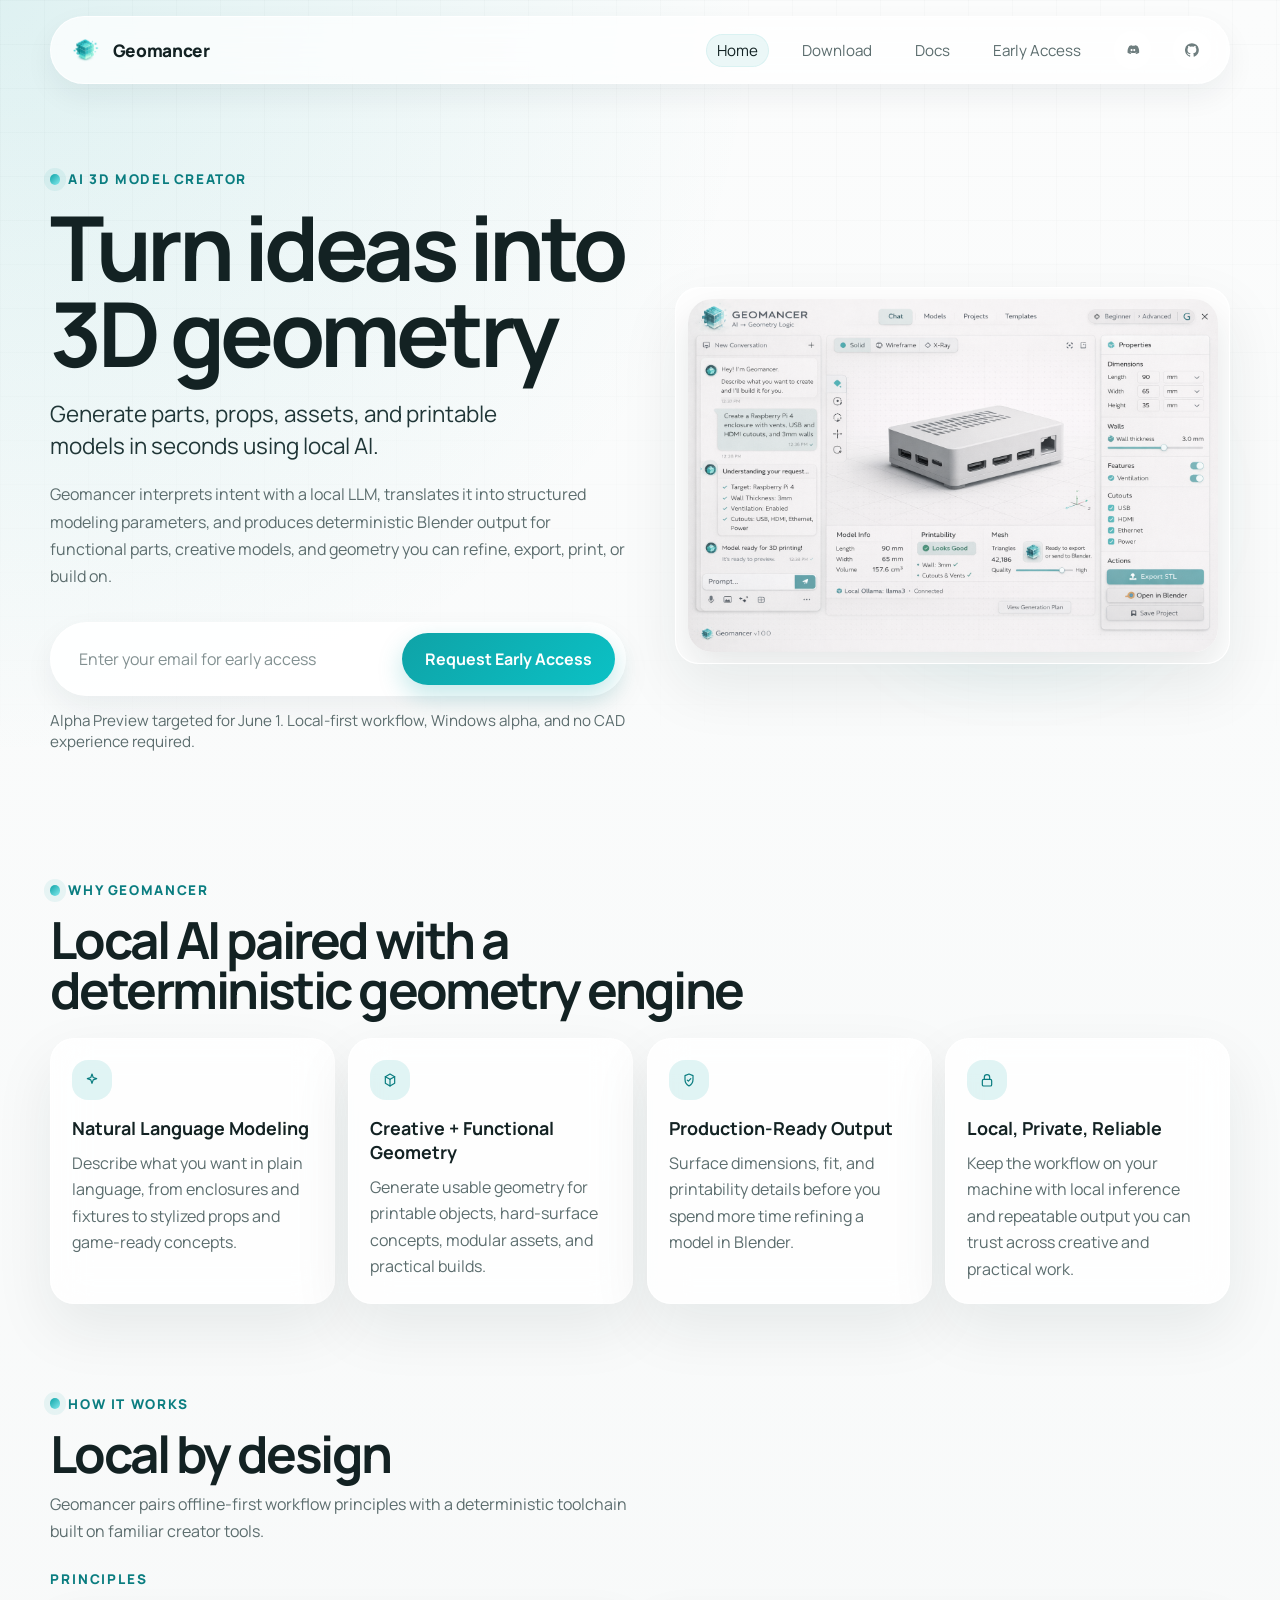
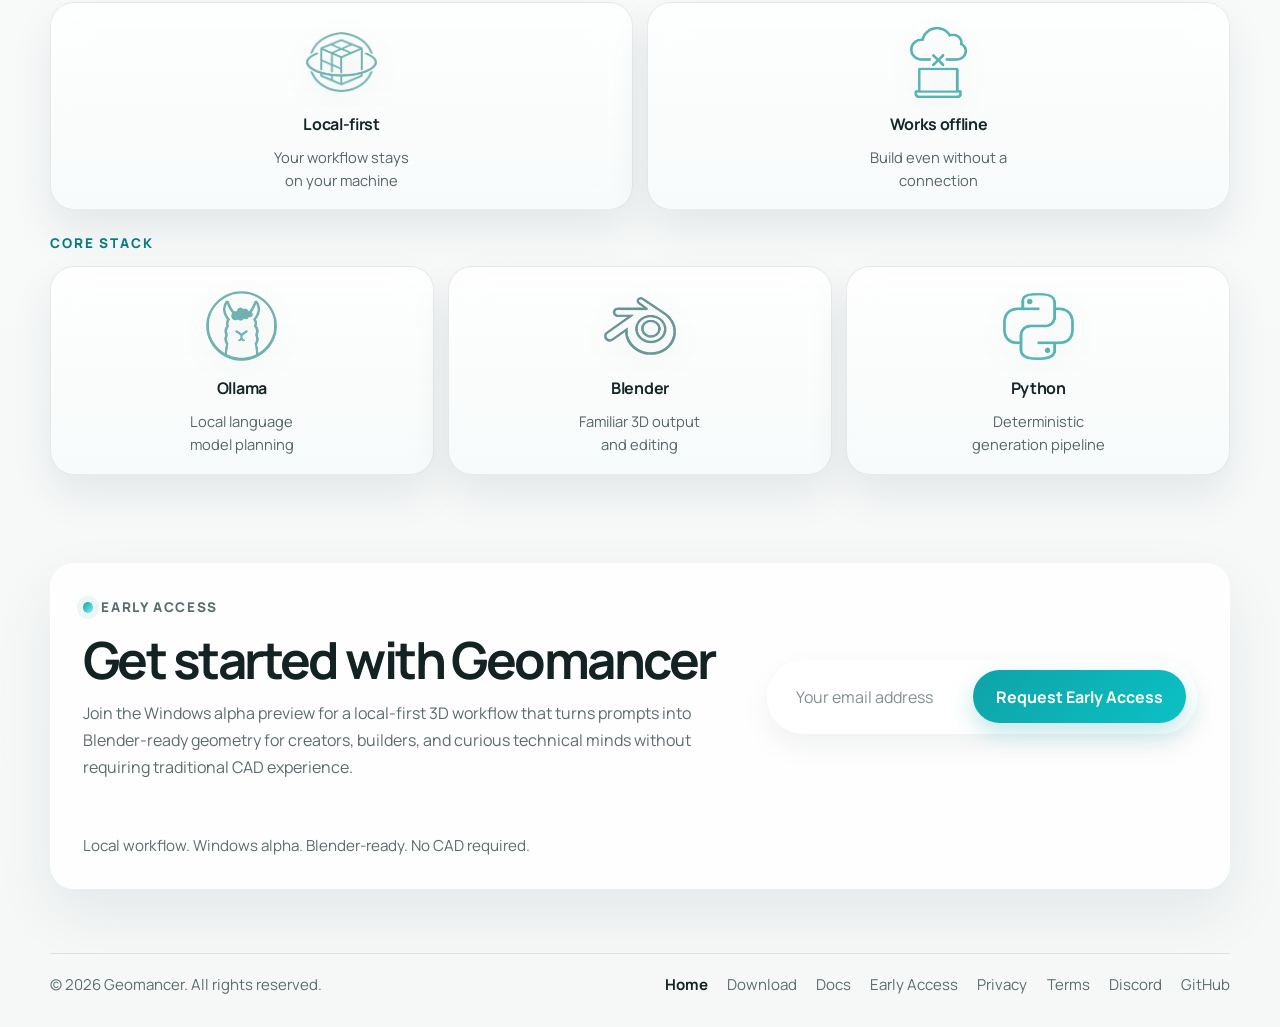
==== commit 7ed1683f: "website updates and additions" ====
--- a/docs/index.html
+++ b/docs/index.html
@@ -42,8 +42,16 @@
             <a href="download.html">Download</a>
             <a href="docs.html">Docs</a>
             <a href="early-access.html">Early Access</a>
-            <a href="https://discord.gg/8YSe9e6d" target="_blank" rel="noopener noreferrer">Discord</a>
-            <a href="https://github.com/GeomancerAI/geomancer" target="_blank" rel="noopener noreferrer">GitHub</a>
+            <a class="nav-social-link" href="https://discord.gg/8YSe9e6d" target="_blank" rel="noopener noreferrer" aria-label="Discord">
+              <svg class="nav-social-icon" viewBox="0 0 24 24" fill="currentColor" aria-hidden="true">
+                <path d="M19.74 5.33a16.54 16.54 0 0 0-4.13-1.28.06.06 0 0 0-.06.03c-.18.32-.38.74-.52 1.07a15.38 15.38 0 0 0-4.61 0 10.55 10.55 0 0 0-.53-1.07.06.06 0 0 0-.06-.03 16.45 16.45 0 0 0-4.13 1.28.05.05 0 0 0-.02.02C3.06 9.27 2.39 13.09 2.72 16.87a.07.07 0 0 0 .03.05 16.64 16.64 0 0 0 5.06 2.56.06.06 0 0 0 .07-.02c.39-.53.74-1.08 1.04-1.67a.06.06 0 0 0-.03-.08 10.8 10.8 0 0 1-1.59-.76.06.06 0 0 1-.01-.1c.11-.08.22-.17.32-.26a.06.06 0 0 1 .06-.01c3.32 1.52 6.92 1.52 10.2 0a.06.06 0 0 1 .07 0l.32.26a.06.06 0 0 1-.01.1c-.5.3-1.03.55-1.6.76a.06.06 0 0 0-.03.08c.3.59.65 1.14 1.04 1.67a.06.06 0 0 0 .07.02 16.59 16.59 0 0 0 5.06-2.56.07.07 0 0 0 .03-.05c.39-4.37-.65-8.16-2.96-11.52a.05.05 0 0 0-.02-.02ZM9.68 14.56c-.99 0-1.8-.91-1.8-2.03 0-1.12.8-2.03 1.8-2.03 1 0 1.81.91 1.8 2.03 0 1.12-.8 2.03-1.8 2.03Zm4.64 0c-.99 0-1.8-.91-1.8-2.03 0-1.12.8-2.03 1.8-2.03 1 0 1.81.91 1.8 2.03 0 1.12-.8 2.03-1.8 2.03Z"></path>
+              </svg>
+            </a>
+            <a class="nav-social-link" href="https://github.com/GeomancerAI/geomancer" target="_blank" rel="noopener noreferrer" aria-label="GitHub">
+              <svg class="nav-social-icon" viewBox="0 0 24 24" fill="currentColor" aria-hidden="true">
+                <path d="M12 .5a12 12 0 0 0-3.79 23.39c.6.11.82-.26.82-.58 0-.29-.01-1.05-.02-2.06-3.34.73-4.05-1.61-4.05-1.61-.55-1.38-1.34-1.75-1.34-1.75-1.1-.74.08-.73.08-.73 1.21.09 1.85 1.24 1.85 1.24 1.08 1.84 2.82 1.31 3.5 1 .11-.78.42-1.31.76-1.61-2.67-.3-5.48-1.33-5.48-5.92 0-1.31.47-2.39 1.24-3.23-.12-.3-.54-1.52.12-3.16 0 0 1.01-.32 3.3 1.23a11.41 11.41 0 0 1 6 0c2.28-1.55 3.29-1.23 3.29-1.23.66 1.64.25 2.86.12 3.16.77.84 1.24 1.92 1.24 3.23 0 4.6-2.81 5.61-5.49 5.91.43.37.82 1.1.82 2.22 0 1.6-.01 2.89-.01 3.29 0 .32.21.7.83.58A12 12 0 0 0 12 .5Z"></path>
+              </svg>
+            </a>
           </div>
         </nav>
       </div>
@@ -153,9 +161,68 @@
         </div>
       </section>
 
-      <section class="positioning-section">
+      <section class="feature-section tech-stack-section" aria-labelledby="tech-stack-title">
         <div class="container">
-          <p>Built for makers, artists, developers, engineers, and 3D enthusiasts</p>
+          <div class="section-heading">
+            <p class="eyebrow">How It Works</p>
+            <h2 id="tech-stack-title">Local by design</h2>
+            <p class="tech-stack-intro">Geomancer pairs offline-first workflow principles with a deterministic toolchain built on familiar creator tools.</p>
+          </div>
+          <div class="tech-stack-groups">
+            <div class="tech-stack-group">
+              <div class="tech-stack-group-header">
+                <h3 class="tech-stack-group-title">Principles</h3>
+              </div>
+              <div class="tech-stack-grid tech-stack-grid-principles">
+                <div class="tech-stack-item">
+                  <div class="tech-stack-card">
+                    <div class="tech-stack-icon-frame">
+                      <img class="tech-stack-icon" src="assets/images/local.png" alt="" aria-hidden="true">
+                    </div>
+                    <span class="tech-stack-label">Local-first</span>
+                    <p class="tech-stack-description">Your workflow stays on your machine</p>
+                  </div>
+                </div>
+                <div class="tech-stack-item">
+                  <div class="tech-stack-card">
+                    <div class="tech-stack-icon-frame">
+                      <img class="tech-stack-icon" src="assets/images/offline.png" alt="" aria-hidden="true">
+                    </div>
+                    <span class="tech-stack-label">Works offline</span>
+                    <p class="tech-stack-description">Build even without a connection</p>
+                  </div>
+                </div>
+              </div>
+            </div>
+            <div class="tech-stack-group">
+              <div class="tech-stack-group-header">
+                <h3 class="tech-stack-group-title">Core stack</h3>
+              </div>
+              <div class="tech-stack-grid tech-stack-grid-core">
+                <a class="tech-stack-item tech-stack-card tech-stack-link" href="https://ollama.com" target="_blank" rel="noopener noreferrer">
+                  <div class="tech-stack-icon-frame">
+                    <img class="tech-stack-icon" src="assets/images/ollama.png" alt="" aria-hidden="true">
+                  </div>
+                  <span class="tech-stack-label">Ollama</span>
+                  <p class="tech-stack-description">Local language model planning</p>
+                </a>
+                <a class="tech-stack-item tech-stack-card tech-stack-link" href="https://www.blender.org" target="_blank" rel="noopener noreferrer">
+                  <div class="tech-stack-icon-frame">
+                    <img class="tech-stack-icon" src="assets/images/blender.png" alt="" aria-hidden="true">
+                  </div>
+                  <span class="tech-stack-label">Blender</span>
+                  <p class="tech-stack-description">Familiar 3D output and editing</p>
+                </a>
+                <a class="tech-stack-item tech-stack-card tech-stack-link" href="https://www.python.org" target="_blank" rel="noopener noreferrer">
+                  <div class="tech-stack-icon-frame">
+                    <img class="tech-stack-icon" src="assets/images/python.png" alt="" aria-hidden="true">
+                  </div>
+                  <span class="tech-stack-label">Python</span>
+                  <p class="tech-stack-description">Deterministic generation pipeline</p>
+                </a>
+              </div>
+            </div>
+          </div>
         </div>
       </section>
 
@@ -207,6 +274,26 @@
     </footer>
   </div>
 
+
+  <div class="ea-modal" id="early-access-modal" hidden>
+    <div class="ea-modal-backdrop" data-modal-close></div>
+    <div
+      class="ea-modal-dialog"
+      role="dialog"
+      aria-modal="true"
+      aria-labelledby="ea-modal-title"
+      aria-describedby="ea-modal-description"
+      tabindex="-1"
+    >
+      <button class="ea-modal-close" type="button" aria-label="Close dialog" data-modal-close>
+        <span aria-hidden="true">&times;</span>
+      </button>
+      <div class="ea-modal-panel">
+        <div class="ea-modal-content" id="ea-modal-content"></div>
+      </div>
+    </div>
+  </div>
+
   <script src="assets/js/main.js"></script>
 </body>
 </html>
--- a/docs/assets/css/styles.css
+++ b/docs/assets/css/styles.css
@@ -147,9 +147,33 @@
   transition: color 0.2s ease;
 }
 
+.nav-social-link {
+  display: inline-flex;
+  align-items: center;
+  justify-content: center;
+  width: 2.35rem;
+  height: 2.35rem;
+  padding: 0;
+  border: 1px solid transparent;
+  background: rgba(255, 255, 255, 0.42);
+}
+
+.nav-social-icon {
+  width: 1.1rem;
+  height: 1.1rem;
+  opacity: 0.88;
+}
+
 .nav-links a:hover,
 .nav-links a:focus-visible {
   color: var(--text);
+}
+
+.nav-social-link:hover,
+.nav-social-link:focus-visible {
+  border-color: rgba(15, 163, 167, 0.16);
+  background: rgba(15, 163, 167, 0.08);
+  box-shadow: inset 0 0 0 1px rgba(15, 163, 167, 0.08);
 }
 
 .nav-links a[aria-current="page"] {
@@ -424,6 +448,132 @@
   display: grid;
   grid-template-columns: repeat(4, minmax(0, 1fr));
   gap: 0.85rem;
+}
+
+.tech-stack-intro {
+  margin: 0.85rem 0 0;
+  max-width: 38rem;
+  color: var(--muted);
+  line-height: 1.7;
+}
+
+.tech-stack-groups {
+  display: grid;
+  gap: 1.45rem;
+}
+
+.tech-stack-group {
+  display: grid;
+  gap: 0.88rem;
+}
+
+.tech-stack-group-header {
+  display: flex;
+  align-items: center;
+}
+
+.tech-stack-group-title {
+  margin: 0;
+  font-size: 0.84rem;
+  font-weight: 800;
+  letter-spacing: 0.14em;
+  text-transform: uppercase;
+  color: var(--accent-deep);
+}
+
+.tech-stack-grid {
+  display: grid;
+  grid-template-columns: repeat(5, minmax(0, 1fr));
+  gap: 0.9rem;
+}
+
+.tech-stack-grid-principles {
+  grid-template-columns: repeat(2, minmax(0, 1fr));
+}
+
+.tech-stack-grid-core {
+  grid-template-columns: repeat(3, minmax(0, 1fr));
+}
+
+.tech-stack-item {
+  min-width: 0;
+}
+
+.tech-stack-card {
+  display: flex;
+  flex-direction: column;
+  align-items: center;
+  justify-content: center;
+  gap: 0.68rem;
+  min-height: 11.25rem;
+  padding: 1.22rem 1.05rem 1.12rem;
+  border: 1px solid rgba(19, 34, 35, 0.09);
+  border-radius: var(--radius-md);
+  background: linear-gradient(180deg, rgba(255, 255, 255, 0.86), rgba(247, 251, 251, 0.8));
+  backdrop-filter: blur(18px);
+  box-shadow: 0 20px 42px rgba(18, 42, 43, 0.082);
+  text-align: center;
+}
+
+.tech-stack-link {
+  transition: transform 180ms ease-out, border-color 180ms ease-out, box-shadow 180ms ease-out, background-color 180ms ease-out;
+}
+
+.tech-stack-link:hover,
+.tech-stack-link:focus-visible {
+  transform: translateY(-2px);
+  border-color: rgba(15, 163, 167, 0.18);
+  background: rgba(255, 255, 255, 0.9);
+  box-shadow: 0 28px 60px rgba(18, 42, 43, 0.115);
+}
+
+.tech-stack-link:focus-visible {
+  outline: 2px solid rgba(15, 163, 167, 0.2);
+  outline-offset: 3px;
+}
+
+.tech-stack-icon-frame {
+  display: flex;
+  align-items: center;
+  justify-content: center;
+  width: 5rem;
+  height: 5rem;
+  padding: 0.28rem;
+}
+
+.tech-stack-icon {
+  width: 100%;
+  height: 100%;
+  object-fit: contain;
+  filter: drop-shadow(0 8px 16px rgba(18, 42, 43, 0.08));
+  transition: filter 180ms ease-out, transform 180ms ease-out;
+}
+
+.tech-stack-link:hover .tech-stack-icon,
+.tech-stack-link:focus-visible .tech-stack-icon {
+  transform: translateY(-1px);
+  filter: drop-shadow(0 10px 18px rgba(18, 42, 43, 0.1));
+}
+
+.tech-stack-label {
+  font-size: 1rem;
+  font-weight: 700;
+  letter-spacing: -0.02em;
+  color: #162728;
+  transition: color 180ms ease-out;
+}
+
+.tech-stack-link:hover .tech-stack-label,
+.tech-stack-link:focus-visible .tech-stack-label {
+  color: var(--accent-deep);
+}
+
+.tech-stack-description {
+  margin: 0;
+  max-width: 16ch;
+  color: #556667;
+  font-size: 0.92rem;
+  line-height: 1.55;
 }
 
 .feature-card {
@@ -928,8 +1078,14 @@
     align-items: stretch;
   }
 
-  .feature-grid {
+  .feature-grid,
+  .tech-stack-grid {
     gap: 1rem;
+  }
+
+  .tech-stack-grid-principles,
+  .tech-stack-grid-core {
+    grid-template-columns: repeat(2, minmax(0, 1fr));
   }
 }
 
@@ -962,6 +1118,13 @@
     box-shadow: var(--shadow-soft);
   }
 
+  .nav-links .nav-social-link {
+    width: 100%;
+    height: auto;
+    justify-content: flex-start;
+    padding: 0.7rem 0.85rem;
+  }
+
   .nav-links.is-open {
     display: flex;
   }
@@ -972,6 +1135,8 @@
 
   .hero-grid,
   .feature-grid,
+  .tech-stack-groups,
+  .tech-stack-grid,
   .cta-card,
   .workflow-strip,
   .use-case-grid,
@@ -1171,3 +1336,326 @@
   margin-bottom: 0;
   stroke-width: 1.7;
 }
+
+
+.form-message[data-state="error"] {
+  color: #b54747;
+}
+
+.form-message[data-state="success"] {
+  color: var(--accent-deep);
+}
+
+.modal-open {
+  overflow: hidden;
+}
+
+.ea-modal[hidden] {
+  display: none;
+}
+
+.ea-modal {
+  position: fixed;
+  inset: 0;
+  z-index: 80;
+  display: grid;
+  place-items: center;
+  padding: 1.25rem;
+}
+
+.ea-modal-backdrop {
+  position: absolute;
+  inset: 0;
+  background: rgba(18, 42, 43, 0.38);
+  backdrop-filter: blur(10px);
+}
+
+.ea-modal-dialog {
+  position: relative;
+  width: min(100%, 34rem);
+  outline: none;
+}
+
+.ea-modal-panel {
+  position: relative;
+  border: 1px solid rgba(255, 255, 255, 0.92);
+  border-radius: calc(var(--radius-lg) + 2px);
+  background: rgba(255, 255, 255, 0.92);
+  backdrop-filter: blur(20px);
+  box-shadow: 0 32px 80px rgba(18, 42, 43, 0.18);
+  overflow: hidden;
+}
+
+.ea-modal-content {
+  padding: 1.7rem;
+}
+
+.ea-modal-close {
+  position: absolute;
+  top: 0.9rem;
+  right: 0.9rem;
+  z-index: 2;
+  display: inline-flex;
+  align-items: center;
+  justify-content: center;
+  width: 2.5rem;
+  height: 2.5rem;
+  border: 1px solid rgba(19, 34, 35, 0.08);
+  border-radius: 999px;
+  background: rgba(255, 255, 255, 0.82);
+  color: var(--muted);
+  box-shadow: 0 10px 24px rgba(18, 42, 43, 0.08);
+  transition: color 0.2s ease, transform 0.2s ease, background-color 0.2s ease;
+}
+
+.ea-modal-close:hover,
+.ea-modal-close:focus-visible {
+  color: var(--text);
+  background: rgba(255, 255, 255, 0.98);
+  transform: translateY(-1px);
+}
+
+.ea-modal-close span {
+  font-size: 1.35rem;
+  line-height: 1;
+}
+
+.ea-modal-header {
+  max-width: 27rem;
+}
+
+.ea-modal-eyebrow {
+  margin: 0 0 0.85rem;
+  color: var(--accent-deep);
+  font-size: 0.8rem;
+  font-weight: 800;
+  letter-spacing: 0.11em;
+  text-transform: uppercase;
+}
+
+.ea-modal-title {
+  margin: 0;
+  max-width: 14ch;
+  letter-spacing: -0.04em;
+  line-height: 1;
+  font-size: clamp(1.85rem, 4vw, 2.5rem);
+}
+
+.ea-modal-description,
+.ea-modal-subtext,
+.ea-modal-legal,
+.ea-modal-checkbox-row,
+.ea-modal-loading,
+.ea-modal-feedback {
+  color: var(--muted);
+}
+
+.ea-modal-description {
+  margin: 0.95rem 0 0;
+  max-width: 29rem;
+  line-height: 1.7;
+}
+
+.ea-modal-email-row {
+  display: flex;
+  align-items: center;
+  justify-content: space-between;
+  gap: 1rem;
+  margin-top: 1.3rem;
+  padding: 0.95rem 1rem;
+  border: 1px solid rgba(19, 34, 35, 0.08);
+  border-radius: 18px;
+  background: linear-gradient(180deg, rgba(255, 255, 255, 0.86), rgba(245, 249, 249, 0.94));
+}
+
+.ea-modal-email-label {
+  color: var(--muted);
+  font-size: 0.84rem;
+  font-weight: 800;
+  letter-spacing: 0.08em;
+  text-transform: uppercase;
+}
+
+.ea-modal-email-value {
+  min-width: 0;
+  color: var(--text);
+  text-align: right;
+  font-size: 0.98rem;
+  overflow-wrap: anywhere;
+}
+
+.ea-modal-checkbox-row {
+  display: grid;
+  grid-template-columns: auto 1fr;
+  gap: 0.8rem;
+  align-items: start;
+  margin-top: 1.15rem;
+  padding: 1rem;
+  border: 1px solid rgba(19, 34, 35, 0.08);
+  border-radius: 18px;
+  background: rgba(255, 255, 255, 0.76);
+  line-height: 1.65;
+}
+
+.ea-modal-checkbox {
+  width: 1.1rem;
+  height: 1.1rem;
+  margin: 0.15rem 0 0;
+  accent-color: var(--accent-deep);
+}
+
+.ea-modal-legal {
+  margin: 0.9rem 0 0;
+  font-size: 0.92rem;
+  line-height: 1.6;
+}
+
+.ea-modal-legal a {
+  color: var(--accent-deep);
+  font-weight: 700;
+}
+
+.ea-modal-feedback {
+  min-height: 1.3rem;
+  margin: 0.85rem 0 0;
+  font-size: 0.94rem;
+  font-weight: 600;
+}
+
+.ea-modal-feedback.is-error {
+  color: #b54747;
+}
+
+.ea-modal-actions {
+  display: flex;
+  align-items: center;
+  gap: 0.75rem;
+  margin-top: 1.3rem;
+}
+
+.ea-modal-actions .button-primary,
+.ea-modal-secondary {
+  min-height: 3.25rem;
+}
+
+.ea-modal-actions .button-primary {
+  min-width: 10.5rem;
+}
+
+.ea-modal-secondary {
+  display: inline-flex;
+  align-items: center;
+  justify-content: center;
+  padding: 0.95rem 1.25rem;
+  border: 1px solid rgba(19, 34, 35, 0.1);
+  border-radius: 999px;
+  background: rgba(255, 255, 255, 0.84);
+  color: var(--text);
+  font-weight: 700;
+  box-shadow: 0 8px 22px rgba(18, 42, 43, 0.06);
+  transition: transform 0.2s ease, box-shadow 0.2s ease, border-color 0.2s ease;
+}
+
+.ea-modal-secondary:hover,
+.ea-modal-secondary:focus-visible {
+  transform: translateY(-1px);
+  box-shadow: 0 12px 26px rgba(18, 42, 43, 0.08);
+  border-color: rgba(19, 34, 35, 0.16);
+}
+
+.ea-modal-secondary:disabled,
+.ea-modal-actions .button-primary:disabled {
+  cursor: not-allowed;
+  transform: none;
+  box-shadow: none;
+}
+
+.ea-modal-loading {
+  display: inline-flex;
+  align-items: center;
+  gap: 0.75rem;
+  margin-top: 1.2rem;
+  padding: 0.95rem 1rem;
+  border: 1px solid rgba(19, 34, 35, 0.08);
+  border-radius: 18px;
+  background: rgba(255, 255, 255, 0.78);
+  font-weight: 700;
+}
+
+.ea-modal-loading-dot {
+  width: 0.85rem;
+  height: 0.85rem;
+  border-radius: 999px;
+  background: linear-gradient(135deg, var(--accent), #85ebee);
+  box-shadow: 0 0 0 6px rgba(15, 163, 167, 0.08);
+  animation: ea-pulse 1.2s ease-in-out infinite;
+}
+
+.ea-modal-success-mark {
+  display: inline-flex;
+  align-items: center;
+  justify-content: center;
+  width: 3.4rem;
+  height: 3.4rem;
+  margin-bottom: 1rem;
+  border-radius: 999px;
+  background: rgba(15, 163, 167, 0.12);
+  color: var(--accent-deep);
+  box-shadow: inset 0 0 0 1px rgba(15, 163, 167, 0.08);
+}
+
+.ea-modal-success-mark svg {
+  width: 1.5rem;
+  height: 1.5rem;
+}
+
+.ea-modal-header-success .ea-modal-title {
+  max-width: none;
+}
+
+.ea-modal-subtext {
+  margin: 0.95rem 0 0;
+  line-height: 1.65;
+}
+
+.ea-modal-actions-single {
+  justify-content: flex-start;
+}
+
+@keyframes ea-pulse {
+  0%,
+  100% {
+    transform: scale(1);
+    opacity: 1;
+  }
+
+  50% {
+    transform: scale(0.82);
+    opacity: 0.72;
+  }
+}
+
+@media (max-width: 560px) {
+  .ea-modal {
+    padding: 0.75rem;
+  }
+
+  .ea-modal-content {
+    padding: 1.2rem;
+  }
+
+  .ea-modal-close {
+    top: 0.65rem;
+    right: 0.65rem;
+  }
+
+  .ea-modal-email-row,
+  .ea-modal-actions {
+    flex-direction: column;
+    align-items: stretch;
+  }
+
+  .ea-modal-email-value {
+    text-align: left;
+  }
+}
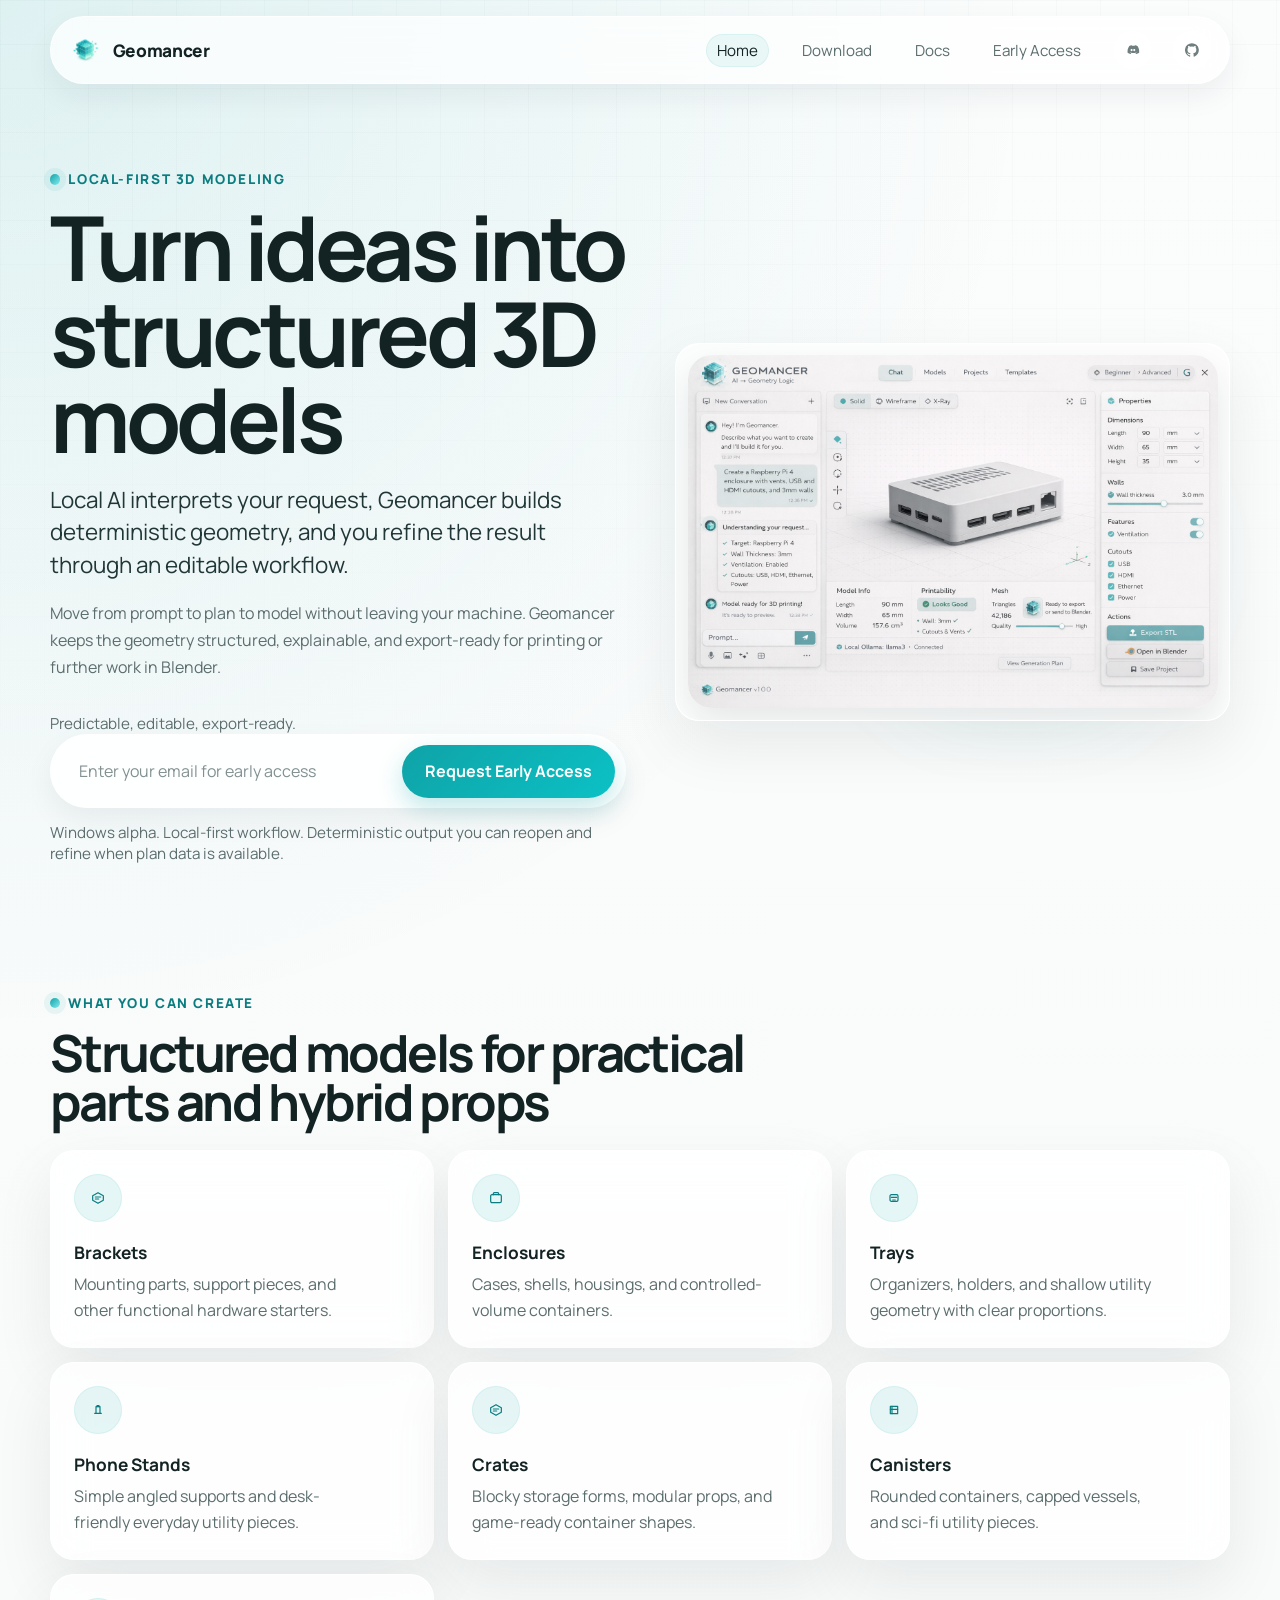
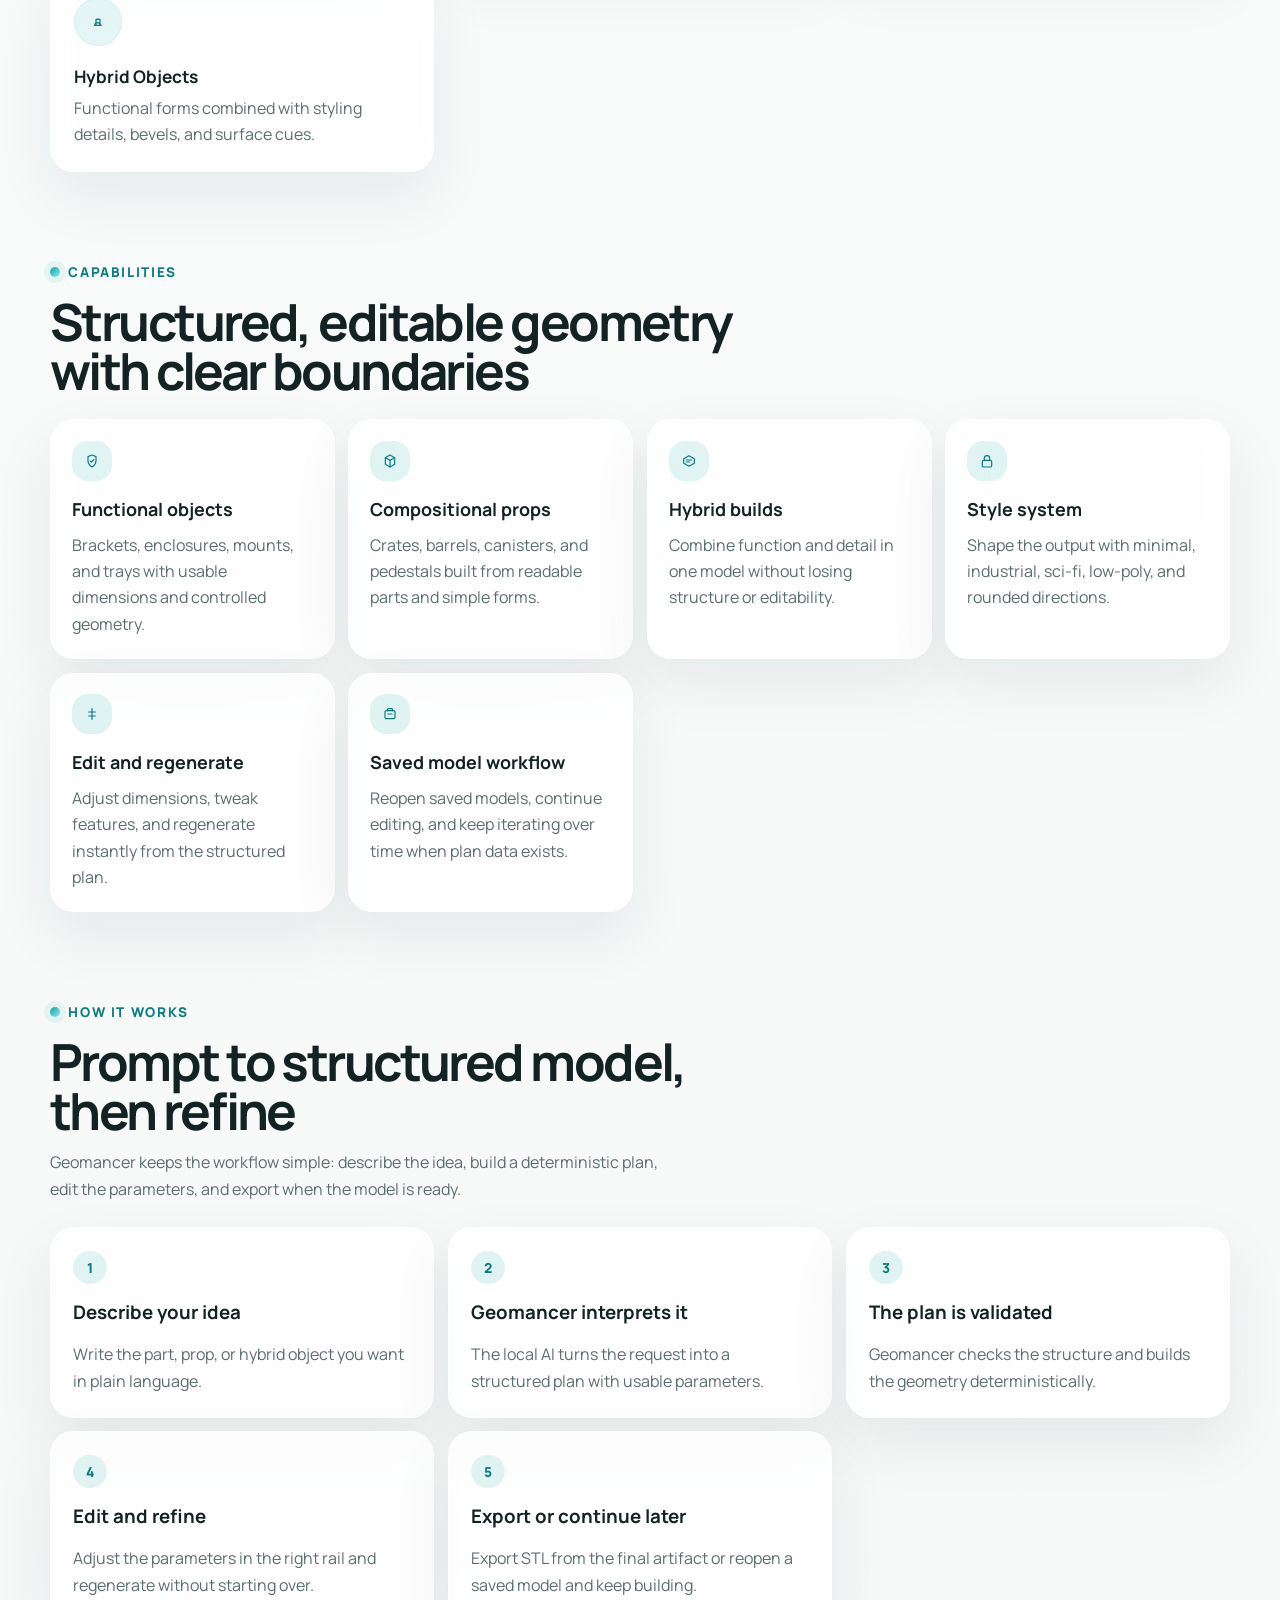
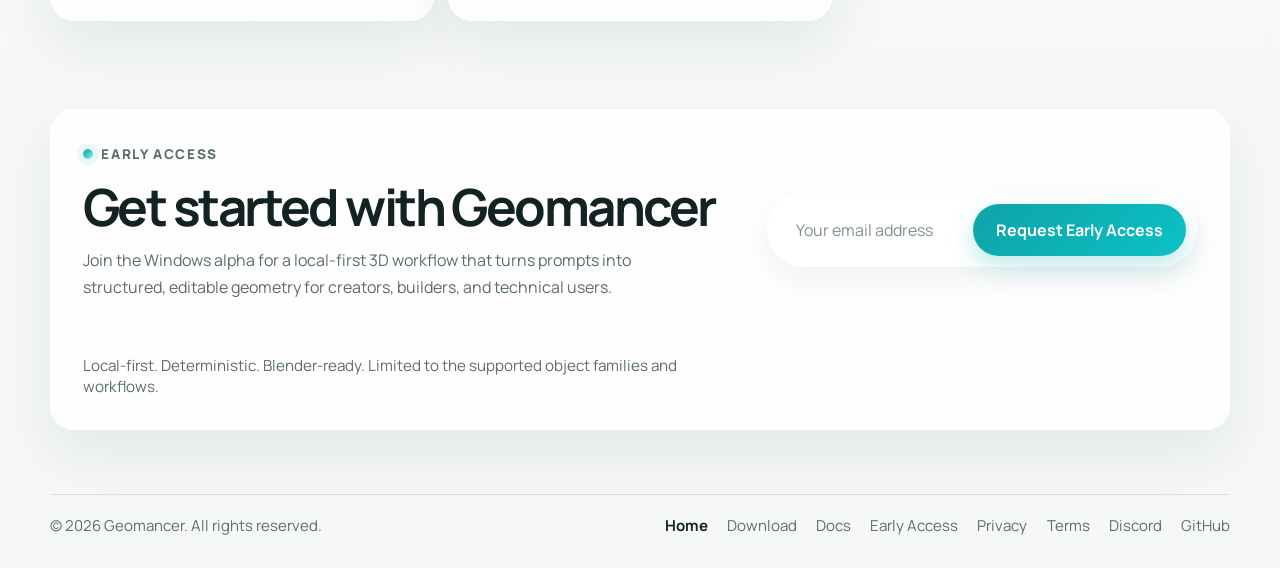
==== commit 39d54aa6: "changes to landing page and other docs" ====
--- a/docs/index.html
+++ b/docs/index.html
@@ -5,9 +5,9 @@
   <meta name="viewport" content="width=device-width, initial-scale=1.0">
   <meta
     name="description"
-    content="Geomancer turns natural language prompts into functional parts, creative models, and Blender-ready geometry using local AI and a deterministic geometry engine."
+    content="Geomancer is a local-first AI-assisted 3D modeling tool for structured, editable, deterministic geometry and Blender-ready export."
   >
-  <title>Geomancer | AI 3D Model Creator</title>
+  <title>Geomancer | Local-First AI 3D Modeling</title>
   <link rel="preconnect" href="https://fonts.googleapis.com">
   <link rel="preconnect" href="https://fonts.gstatic.com" crossorigin>
   <link
@@ -61,16 +61,15 @@
       <section class="hero-section">
         <div class="container hero-grid">
           <div class="hero-copy">
-            <div class="eyebrow">AI 3D Model Creator</div>
-            <h1>Turn ideas into 3D geometry</h1>
+            <div class="eyebrow">Local-First 3D Modeling</div>
+            <h1>Turn ideas into structured 3D models</h1>
             <p class="hero-subheadline">
-              Generate parts, props, assets, and printable models in seconds using local AI.
+              Local AI interprets your request, Geomancer builds deterministic geometry, and you refine the result through an editable workflow.
             </p>
             <p class="hero-description">
-              Geomancer interprets intent with a local LLM, translates it into structured modeling
-              parameters, and produces deterministic Blender output for functional parts, creative
-              models, and geometry you can refine, export, print, or build on.
+              Move from prompt to plan to model without leaving your machine. Geomancer keeps the geometry structured, explainable, and export-ready for printing or further work in Blender.
             </p>
+            <p class="hero-meta">Predictable, editable, export-ready.</p>
 
             <form class="signup-form" id="hero-signup" novalidate>
               <label class="sr-only" for="hero-email">Email address</label>
@@ -85,7 +84,7 @@
               <button type="submit">Request Early Access</button>
             </form>
             <p class="form-support">
-              Alpha Preview targeted for June 1. Local-first workflow, Windows alpha, and no CAD experience required.
+              Windows alpha. Local-first workflow. Deterministic output you can reopen and refine when plan data is available.
             </p>
             <p class="form-message" id="hero-message" role="status" aria-live="polite"></p>
           </div>
@@ -95,30 +94,117 @@
               <img
                 class="hero-preview-image"
                 src="assets/images/hero-ui-preview.png"
-                alt="Geomancer interface preview showing the prompt-to-model workflow"
+                alt="Geomancer interface preview showing the structured prompt-to-model workflow"
               >
             </div>
           </div>
         </div>
       </section>
 
-      <section class="feature-section" id="features">
+      <section class="feature-section" id="what-you-can-create">
         <div class="container">
           <div class="section-heading">
-            <p class="eyebrow">Why Geomancer</p>
-            <h2>Local AI paired with a deterministic geometry engine</h2>
+            <p class="eyebrow">What You Can Create</p>
+            <h2>Structured models for practical parts and hybrid props</h2>
+          </div>
+          <div class="use-case-grid homepage-use-case-grid">
+            <article class="feature-card use-case-card">
+              <div class="feature-icon" aria-hidden="true">
+                <svg class="ui-icon" viewBox="0 0 24 24" fill="none" stroke="currentColor" stroke-width="1.8" stroke-linecap="round" stroke-linejoin="round">
+                  <path d="M4 8.5 12 4l8 4.5v7L12 20l-8-4.5v-7Z"></path>
+                  <path d="M8 10.5h8"></path>
+                  <path d="M8 13.5h5"></path>
+                </svg>
+              </div>
+              <h3>Brackets</h3>
+              <p>Mounting parts, support pieces, and other functional hardware starters.</p>
+            </article>
+            <article class="feature-card use-case-card">
+              <div class="feature-icon" aria-hidden="true">
+                <svg class="ui-icon" viewBox="0 0 24 24" fill="none" stroke="currentColor" stroke-width="1.8" stroke-linecap="round" stroke-linejoin="round">
+                  <rect x="4" y="7" width="16" height="12" rx="2"></rect>
+                  <path d="M8 7V5.5A1.5 1.5 0 0 1 9.5 4h5A1.5 1.5 0 0 1 16 5.5V7"></path>
+                </svg>
+              </div>
+              <h3>Enclosures</h3>
+              <p>Cases, shells, housings, and controlled-volume containers.</p>
+            </article>
+            <article class="feature-card use-case-card">
+              <div class="feature-icon" aria-hidden="true">
+                <svg class="ui-icon" viewBox="0 0 24 24" fill="none" stroke="currentColor" stroke-width="1.8" stroke-linecap="round" stroke-linejoin="round">
+                  <rect x="6" y="7" width="12" height="10" rx="2"></rect>
+                  <path d="M8 11h8"></path>
+                  <path d="M10 15h4"></path>
+                </svg>
+              </div>
+              <h3>Trays</h3>
+              <p>Organizers, holders, and shallow utility geometry with clear proportions.</p>
+            </article>
+            <article class="feature-card use-case-card">
+              <div class="feature-icon" aria-hidden="true">
+                <svg class="ui-icon" viewBox="0 0 24 24" fill="none" stroke="currentColor" stroke-width="1.8" stroke-linecap="round" stroke-linejoin="round">
+                  <path d="M7 17h10"></path>
+                  <path d="M9 17V7h6v10"></path>
+                  <path d="M10.5 7V5.5h3V7"></path>
+                </svg>
+              </div>
+              <h3>Phone Stands</h3>
+              <p>Simple angled supports and desk-friendly everyday utility pieces.</p>
+            </article>
+            <article class="feature-card use-case-card">
+              <div class="feature-icon" aria-hidden="true">
+                <svg class="ui-icon" viewBox="0 0 24 24" fill="none" stroke="currentColor" stroke-width="1.8" stroke-linecap="round" stroke-linejoin="round">
+                  <path d="M4 8.5 12 4l8 4.5v7L12 20l-8-4.5v-7Z"></path>
+                  <path d="M8 10.5h8"></path>
+                  <path d="M8 13.5h5"></path>
+                </svg>
+              </div>
+              <h3>Crates</h3>
+              <p>Blocky storage forms, modular props, and game-ready container shapes.</p>
+            </article>
+            <article class="feature-card use-case-card">
+              <div class="feature-icon" aria-hidden="true">
+                <svg class="ui-icon" viewBox="0 0 24 24" fill="none" stroke="currentColor" stroke-width="1.8" stroke-linecap="round" stroke-linejoin="round">
+                  <path d="M6.5 6.5h11v11h-11z"></path>
+                  <path d="M9 6.5v11"></path>
+                  <path d="M6.5 11h11"></path>
+                </svg>
+              </div>
+              <h3>Canisters</h3>
+              <p>Rounded containers, capped vessels, and sci-fi utility pieces.</p>
+            </article>
+            <article class="feature-card use-case-card">
+              <div class="feature-icon" aria-hidden="true">
+                <svg class="ui-icon" viewBox="0 0 24 24" fill="none" stroke="currentColor" stroke-width="1.8" stroke-linecap="round" stroke-linejoin="round">
+                  <path d="M7 17h10"></path>
+                  <path d="M9 17V8h6v9"></path>
+                  <path d="M10.5 8h3"></path>
+                  <path d="M7 17c0-2.2 1.7-4 4-4s4 1.8 4 4"></path>
+                </svg>
+              </div>
+              <h3>Hybrid Objects</h3>
+              <p>Functional forms combined with styling details, bevels, and surface cues.</p>
+            </article>
+          </div>
+        </div>
+      </section>
+
+      <section class="feature-section" id="capabilities">
+        <div class="container">
+          <div class="section-heading">
+            <p class="eyebrow">Capabilities</p>
+            <h2>Structured, editable geometry with clear boundaries</h2>
           </div>
           <div class="feature-grid">
             <article class="feature-card">
               <div class="feature-icon" aria-hidden="true">
                 <svg class="ui-icon" viewBox="0 0 24 24" fill="none" stroke="currentColor" stroke-width="1.8" stroke-linecap="round" stroke-linejoin="round">
-                  <path d="M12 3 13.8 8.2 19 10l-5.2 1.8L12 17l-1.8-5.2L5 10l5.2-1.8L12 3Z"></path>
-                </svg>
-              </div>
-              <h3>Natural Language Modeling</h3>
-              <p>
-                Describe what you want in plain language, from enclosures and fixtures to stylized props and game-ready concepts.
-              </p>
+                  <path d="M12 3 6 5.5v5.8c0 4.1 2.5 7.8 6 9.7 3.5-1.9 6-5.6 6-9.7V5.5L12 3Z"></path>
+                  <path d="m9.4 12.1 1.7 1.7 3.6-3.8"></path>
+                </svg>
+              </div>
+              <h3>Functional objects</h3>
+              <p>Brackets, enclosures, mounts, and trays with usable dimensions and controlled geometry.</p>
             </article>
             <article class="feature-card">
               <div class="feature-icon" aria-hidden="true">
@@ -128,22 +214,19 @@
                   <path d="M12 11v10"></path>
                 </svg>
               </div>
-              <h3>Creative + Functional Geometry</h3>
-              <p>
-                Generate usable geometry for printable objects, hard-surface concepts, modular assets, and practical builds.
-              </p>
-            </article>
-            <article class="feature-card">
-              <div class="feature-icon" aria-hidden="true">
-                <svg class="ui-icon" viewBox="0 0 24 24" fill="none" stroke="currentColor" stroke-width="1.8" stroke-linecap="round" stroke-linejoin="round">
-                  <path d="M12 3 6 5.5v5.8c0 4.1 2.5 7.8 6 9.7 3.5-1.9 6-5.6 6-9.7V5.5L12 3Z"></path>
-                  <path d="m9.4 12.1 1.7 1.7 3.6-3.8"></path>
-                </svg>
-              </div>
-              <h3>Production-Ready Output</h3>
-              <p>
-                Surface dimensions, fit, and printability details before you spend more time refining a model in Blender.
-              </p>
+              <h3>Compositional props</h3>
+              <p>Crates, barrels, canisters, and pedestals built from readable parts and simple forms.</p>
+            </article>
+            <article class="feature-card">
+              <div class="feature-icon" aria-hidden="true">
+                <svg class="ui-icon" viewBox="0 0 24 24" fill="none" stroke="currentColor" stroke-width="1.8" stroke-linecap="round" stroke-linejoin="round">
+                  <path d="M4 8.5 12 4l8 4.5v7L12 20l-8-4.5v-7Z"></path>
+                  <path d="M8 10.5h8"></path>
+                  <path d="M8 13.5h5"></path>
+                </svg>
+              </div>
+              <h3>Hybrid builds</h3>
+              <p>Combine function and detail in one model without losing structure or editability.</p>
             </article>
             <article class="feature-card">
               <div class="feature-icon" aria-hidden="true">
@@ -152,76 +235,68 @@
                   <path d="M8 11V8a4 4 0 1 1 8 0v3"></path>
                 </svg>
               </div>
-              <h3>Local, Private, Reliable</h3>
-              <p>
-                Keep the workflow on your machine with local inference and repeatable output you can trust across creative and practical work.
-              </p>
-            </article>
-          </div>
-        </div>
-      </section>
-
-      <section class="feature-section tech-stack-section" aria-labelledby="tech-stack-title">
+              <h3>Style system</h3>
+              <p>Shape the output with minimal, industrial, sci-fi, low-poly, and rounded directions.</p>
+            </article>
+            <article class="feature-card">
+              <div class="feature-icon" aria-hidden="true">
+                <svg class="ui-icon" viewBox="0 0 24 24" fill="none" stroke="currentColor" stroke-width="1.8" stroke-linecap="round" stroke-linejoin="round">
+                  <path d="M12 4v16"></path>
+                  <path d="M7 9h10"></path>
+                  <path d="M7 15h10"></path>
+                </svg>
+              </div>
+              <h3>Edit and regenerate</h3>
+              <p>Adjust dimensions, tweak features, and regenerate instantly from the structured plan.</p>
+            </article>
+            <article class="feature-card">
+              <div class="feature-icon" aria-hidden="true">
+                <svg class="ui-icon" viewBox="0 0 24 24" fill="none" stroke="currentColor" stroke-width="1.8" stroke-linecap="round" stroke-linejoin="round">
+                  <rect x="4.5" y="7" width="15" height="12" rx="2"></rect>
+                  <path d="M8 7V5.5A1.5 1.5 0 0 1 9.5 4h5A1.5 1.5 0 0 1 16 5.5V7"></path>
+                  <path d="M9 12h6"></path>
+                </svg>
+              </div>
+              <h3>Saved model workflow</h3>
+              <p>Reopen saved models, continue editing, and keep iterating over time when plan data exists.</p>
+            </article>
+          </div>
+        </div>
+      </section>
+
+      <section class="feature-section" id="how-it-works">
         <div class="container">
           <div class="section-heading">
             <p class="eyebrow">How It Works</p>
-            <h2 id="tech-stack-title">Local by design</h2>
-            <p class="tech-stack-intro">Geomancer pairs offline-first workflow principles with a deterministic toolchain built on familiar creator tools.</p>
-          </div>
-          <div class="tech-stack-groups">
-            <div class="tech-stack-group">
-              <div class="tech-stack-group-header">
-                <h3 class="tech-stack-group-title">Principles</h3>
-              </div>
-              <div class="tech-stack-grid tech-stack-grid-principles">
-                <div class="tech-stack-item">
-                  <div class="tech-stack-card">
-                    <div class="tech-stack-icon-frame">
-                      <img class="tech-stack-icon" src="assets/images/local.png" alt="" aria-hidden="true">
-                    </div>
-                    <span class="tech-stack-label">Local-first</span>
-                    <p class="tech-stack-description">Your workflow stays on your machine</p>
-                  </div>
-                </div>
-                <div class="tech-stack-item">
-                  <div class="tech-stack-card">
-                    <div class="tech-stack-icon-frame">
-                      <img class="tech-stack-icon" src="assets/images/offline.png" alt="" aria-hidden="true">
-                    </div>
-                    <span class="tech-stack-label">Works offline</span>
-                    <p class="tech-stack-description">Build even without a connection</p>
-                  </div>
-                </div>
-              </div>
-            </div>
-            <div class="tech-stack-group">
-              <div class="tech-stack-group-header">
-                <h3 class="tech-stack-group-title">Core stack</h3>
-              </div>
-              <div class="tech-stack-grid tech-stack-grid-core">
-                <a class="tech-stack-item tech-stack-card tech-stack-link" href="https://ollama.com" target="_blank" rel="noopener noreferrer">
-                  <div class="tech-stack-icon-frame">
-                    <img class="tech-stack-icon" src="assets/images/ollama.png" alt="" aria-hidden="true">
-                  </div>
-                  <span class="tech-stack-label">Ollama</span>
-                  <p class="tech-stack-description">Local language model planning</p>
-                </a>
-                <a class="tech-stack-item tech-stack-card tech-stack-link" href="https://www.blender.org" target="_blank" rel="noopener noreferrer">
-                  <div class="tech-stack-icon-frame">
-                    <img class="tech-stack-icon" src="assets/images/blender.png" alt="" aria-hidden="true">
-                  </div>
-                  <span class="tech-stack-label">Blender</span>
-                  <p class="tech-stack-description">Familiar 3D output and editing</p>
-                </a>
-                <a class="tech-stack-item tech-stack-card tech-stack-link" href="https://www.python.org" target="_blank" rel="noopener noreferrer">
-                  <div class="tech-stack-icon-frame">
-                    <img class="tech-stack-icon" src="assets/images/python.png" alt="" aria-hidden="true">
-                  </div>
-                  <span class="tech-stack-label">Python</span>
-                  <p class="tech-stack-description">Deterministic generation pipeline</p>
-                </a>
-              </div>
-            </div>
+            <h2>Prompt to structured model, then refine</h2>
+            <p class="tech-stack-intro">Geomancer keeps the workflow simple: describe the idea, build a deterministic plan, edit the parameters, and export when the model is ready.</p>
+          </div>
+          <div class="workflow-strip">
+            <article class="workflow-step">
+              <span class="workflow-number">1</span>
+              <h3>Describe your idea</h3>
+              <p>Write the part, prop, or hybrid object you want in plain language.</p>
+            </article>
+            <article class="workflow-step">
+              <span class="workflow-number">2</span>
+              <h3>Geomancer interprets it</h3>
+              <p>The local AI turns the request into a structured plan with usable parameters.</p>
+            </article>
+            <article class="workflow-step">
+              <span class="workflow-number">3</span>
+              <h3>The plan is validated</h3>
+              <p>Geomancer checks the structure and builds the geometry deterministically.</p>
+            </article>
+            <article class="workflow-step">
+              <span class="workflow-number">4</span>
+              <h3>Edit and refine</h3>
+              <p>Adjust the parameters in the right rail and regenerate without starting over.</p>
+            </article>
+            <article class="workflow-step">
+              <span class="workflow-number">5</span>
+              <h3>Export or continue later</h3>
+              <p>Export STL from the final artifact or reopen a saved model and keep building.</p>
+            </article>
           </div>
         </div>
       </section>
@@ -233,7 +308,7 @@
               <p class="eyebrow">Early Access</p>
               <h2>Get started with Geomancer</h2>
               <p>
-                Join the Windows alpha preview for a local-first 3D workflow that turns prompts into Blender-ready geometry for creators, builders, and curious technical minds without requiring traditional CAD experience.
+                Join the Windows alpha for a local-first 3D workflow that turns prompts into structured, editable geometry for creators, builders, and technical users.
               </p>
             </div>
             <form class="signup-form signup-form-wide" id="footer-signup" novalidate>
@@ -249,7 +324,7 @@
               <button type="submit">Request Early Access</button>
             </form>
             <p class="form-support">
-              Local workflow. Windows alpha. Blender-ready. No CAD required.
+              Local-first. Deterministic. Blender-ready. Limited to the supported object families and workflows.
             </p>
             <p class="form-message" id="footer-message" role="status" aria-live="polite"></p>
           </div>
